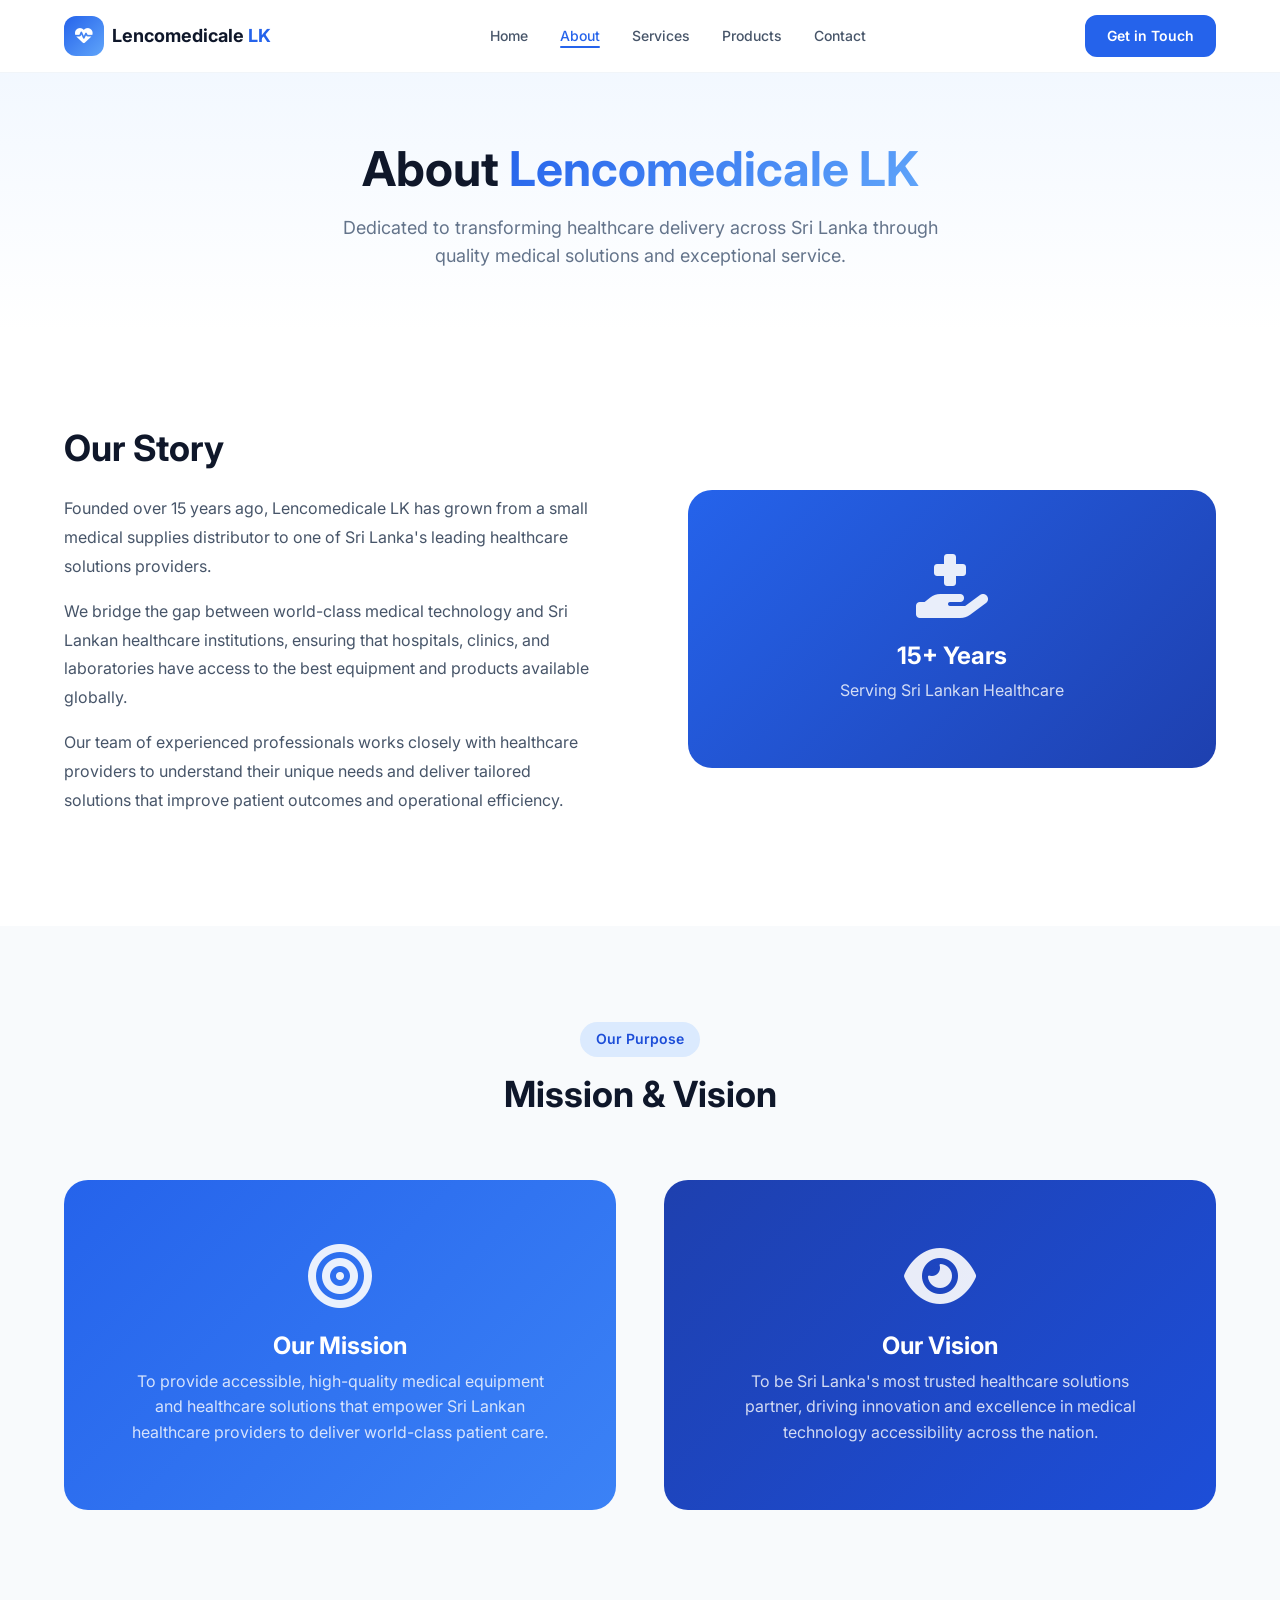
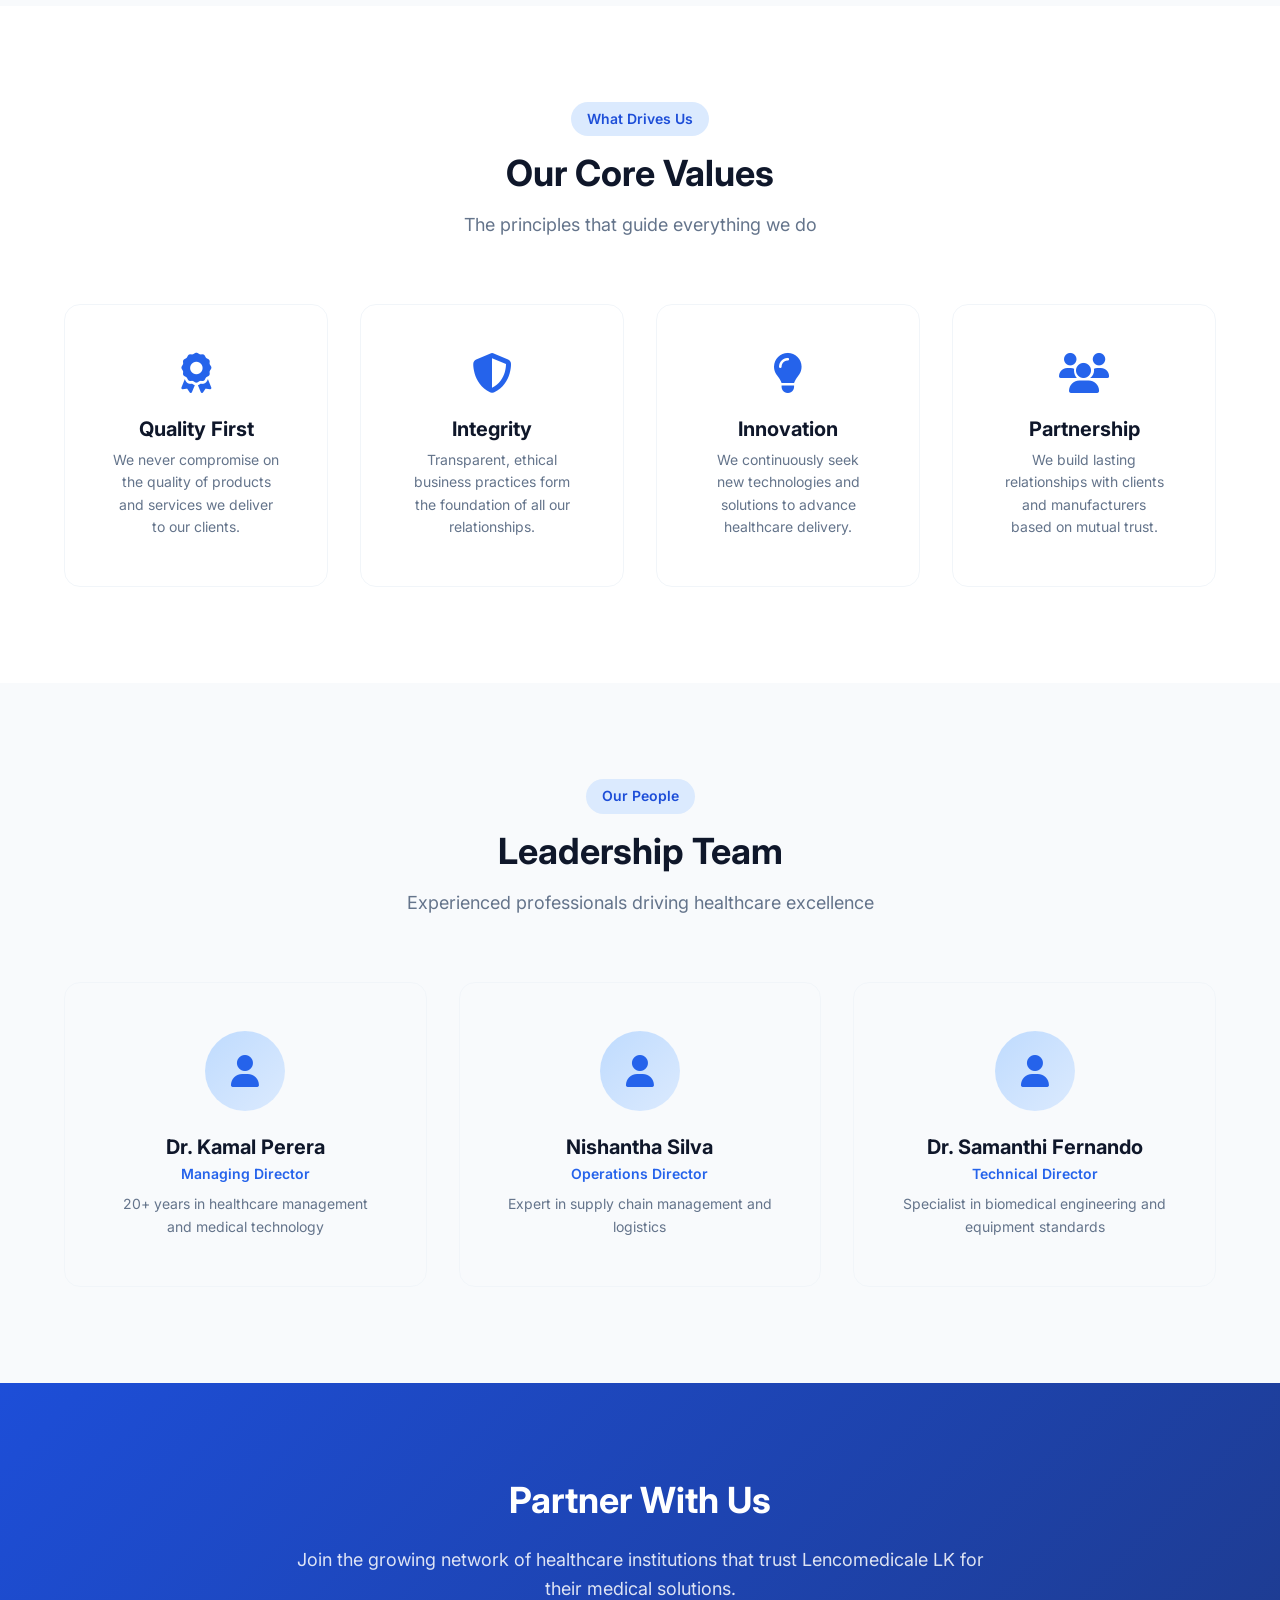
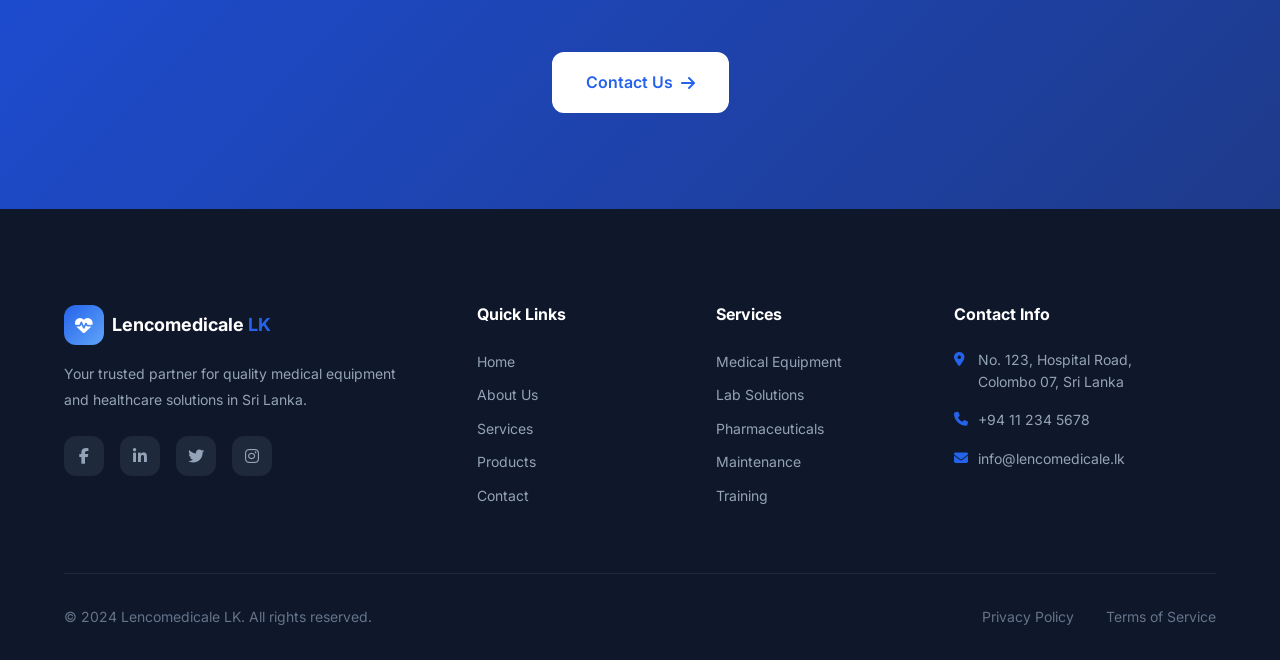
==== pages/about.html @ 3c1854cf "Initial commit: Lencomedicale LK website - Home page with hero, services overview, stats, and CTA se" ====
<!DOCTYPE html>
<html lang="en">
<head>
    <meta charset="UTF-8">
    <meta name="viewport" content="width=device-width, initial-scale=1.0">
    <title>About Us - Lencomedicale LK</title>
    <meta name="description" content="Learn about Lencomedicale LK - Sri Lanka's trusted partner for medical equipment and healthcare solutions.">
    <link rel="stylesheet" href="../css/styles.css">
    <link rel="preconnect" href="https://fonts.googleapis.com">
    <link rel="preconnect" href="https://fonts.gstatic.com" crossorigin>
    <link href="https://fonts.googleapis.com/css2?family=Inter:wght@300;400;500;600;700;800&display=swap" rel="stylesheet">
    <link rel="stylesheet" href="https://cdnjs.cloudflare.com/ajax/libs/font-awesome/6.5.0/css/all.min.css">
</head>
<body>
    <!-- Header -->
    <header class="header" id="header">
        <div class="container">
            <nav class="nav">
                <a href="../index.html" class="logo">
                    <div class="logo-icon">
                        <i class="fas fa-heartbeat"></i>
                    </div>
                    <span class="logo-text">Lencomedicale <span class="logo-accent">LK</span></span>
                </a>
                <ul class="nav-links" id="navLinks">
                    <li><a href="../index.html">Home</a></li>
                    <li><a href="about.html" class="active">About</a></li>
                    <li><a href="services.html">Services</a></li>
                    <li><a href="products.html">Products</a></li>
                    <li><a href="contact.html">Contact</a></li>
                </ul>
                <a href="contact.html" class="btn btn-primary nav-cta">Get in Touch</a>
                <button class="mobile-toggle" id="mobileToggle" aria-label="Toggle menu">
                    <span></span>
                    <span></span>
                    <span></span>
                </button>
            </nav>
        </div>
    </header>

    <!-- Page Header -->
    <section class="page-header">
        <div class="container">
            <h1>About <span class="text-gradient">Lencomedicale LK</span></h1>
            <p>Dedicated to transforming healthcare delivery across Sri Lanka through quality medical solutions and exceptional service.</p>
        </div>
    </section>

    <!-- About Intro -->
    <section class="section">
        <div class="container">
            <div class="about-intro">
                <div class="about-text">
                    <h2>Our Story</h2>
                    <p>Founded over 15 years ago, Lencomedicale LK has grown from a small medical supplies distributor to one of Sri Lanka's leading healthcare solutions providers.</p>
                    <p>We bridge the gap between world-class medical technology and Sri Lankan healthcare institutions, ensuring that hospitals, clinics, and laboratories have access to the best equipment and products available globally.</p>
                    <p>Our team of experienced professionals works closely with healthcare providers to understand their unique needs and deliver tailored solutions that improve patient outcomes and operational efficiency.</p>
                </div>
                <div class="about-visual">
                    <i class="fas fa-hand-holding-medical"></i>
                    <h3>15+ Years</h3>
                    <p>Serving Sri Lankan Healthcare</p>
                </div>
            </div>
        </div>
    </section>

    <!-- Mission & Vision -->
    <section class="section" style="background: var(--gray-50);">
        <div class="container">
            <div class="section-header">
                <span class="section-badge">Our Purpose</span>
                <h2>Mission & Vision</h2>
            </div>
            <div class="about-intro" style="gap: var(--spacing-2xl);">
                <div class="about-visual" style="background: linear-gradient(135deg, var(--blue-600), var(--blue-500));">
                    <i class="fas fa-bullseye"></i>
                    <h3>Our Mission</h3>
                    <p>To provide accessible, high-quality medical equipment and healthcare solutions that empower Sri Lankan healthcare providers to deliver world-class patient care.</p>
                </div>
                <div class="about-visual" style="background: linear-gradient(135deg, var(--blue-800), var(--blue-700));">
                    <i class="fas fa-eye"></i>
                    <h3>Our Vision</h3>
                    <p>To be Sri Lanka's most trusted healthcare solutions partner, driving innovation and excellence in medical technology accessibility across the nation.</p>
                </div>
            </div>
        </div>
    </section>

    <!-- Values -->
    <section class="section">
        <div class="container">
            <div class="section-header">
                <span class="section-badge">What Drives Us</span>
                <h2>Our Core Values</h2>
                <p>The principles that guide everything we do</p>
            </div>
            <div class="values-grid">
                <div class="value-card">
                    <i class="fas fa-award"></i>
                    <h3>Quality First</h3>
                    <p>We never compromise on the quality of products and services we deliver to our clients.</p>
                </div>
                <div class="value-card">
                    <i class="fas fa-shield-alt"></i>
                    <h3>Integrity</h3>
                    <p>Transparent, ethical business practices form the foundation of all our relationships.</p>
                </div>
                <div class="value-card">
                    <i class="fas fa-lightbulb"></i>
                    <h3>Innovation</h3>
                    <p>We continuously seek new technologies and solutions to advance healthcare delivery.</p>
                </div>
                <div class="value-card">
                    <i class="fas fa-users"></i>
                    <h3>Partnership</h3>
                    <p>We build lasting relationships with clients and manufacturers based on mutual trust.</p>
                </div>
            </div>
        </div>
    </section>

    <!-- Team -->
    <section class="section" style="background: var(--gray-50);">
        <div class="container">
            <div class="section-header">
                <span class="section-badge">Our People</span>
                <h2>Leadership Team</h2>
                <p>Experienced professionals driving healthcare excellence</p>
            </div>
            <div class="team-grid">
                <div class="team-card">
                    <div class="team-avatar">
                        <i class="fas fa-user"></i>
                    </div>
                    <h3>Dr. Kamal Perera</h3>
                    <p class="team-role">Managing Director</p>
                    <p>20+ years in healthcare management and medical technology</p>
                </div>
                <div class="team-card">
                    <div class="team-avatar">
                        <i class="fas fa-user"></i>
                    </div>
                    <h3>Nishantha Silva</h3>
                    <p class="team-role">Operations Director</p>
                    <p>Expert in supply chain management and logistics</p>
                </div>
                <div class="team-card">
                    <div class="team-avatar">
                        <i class="fas fa-user"></i>
                    </div>
                    <h3>Dr. Samanthi Fernando</h3>
                    <p class="team-role">Technical Director</p>
                    <p>Specialist in biomedical engineering and equipment standards</p>
                </div>
            </div>
        </div>
    </section>

    <!-- CTA -->
    <section class="section cta-section">
        <div class="container">
            <div class="cta-content">
                <h2>Partner With Us</h2>
                <p>Join the growing network of healthcare institutions that trust Lencomedicale LK for their medical solutions.</p>
                <div class="cta-actions">
                    <a href="contact.html" class="btn btn-white btn-lg">
                        Contact Us <i class="fas fa-arrow-right"></i>
                    </a>
                </div>
            </div>
        </div>
    </section>

    <!-- Footer -->
    <footer class="footer">
        <div class="container">
            <div class="footer-grid">
                <div class="footer-brand">
                    <a href="../index.html" class="logo">
                        <div class="logo-icon">
                            <i class="fas fa-heartbeat"></i>
                        </div>
                        <span class="logo-text">Lencomedicale <span class="logo-accent">LK</span></span>
                    </a>
                    <p>Your trusted partner for quality medical equipment and healthcare solutions in Sri Lanka.</p>
                    <div class="footer-social">
                        <a href="#" aria-label="Facebook"><i class="fab fa-facebook-f"></i></a>
                        <a href="#" aria-label="LinkedIn"><i class="fab fa-linkedin-in"></i></a>
                        <a href="#" aria-label="Twitter"><i class="fab fa-twitter"></i></a>
                        <a href="#" aria-label="Instagram"><i class="fab fa-instagram"></i></a>
                    </div>
                </div>
                <div class="footer-links">
                    <h4>Quick Links</h4>
                    <ul>
                        <li><a href="../index.html">Home</a></li>
                        <li><a href="about.html">About Us</a></li>
                        <li><a href="services.html">Services</a></li>
                        <li><a href="products.html">Products</a></li>
                        <li><a href="contact.html">Contact</a></li>
                    </ul>
                </div>
                <div class="footer-links">
                    <h4>Services</h4>
                    <ul>
                        <li><a href="services.html">Medical Equipment</a></li>
                        <li><a href="services.html">Lab Solutions</a></li>
                        <li><a href="services.html">Pharmaceuticals</a></li>
                        <li><a href="services.html">Maintenance</a></li>
                        <li><a href="services.html">Training</a></li>
                    </ul>
                </div>
                <div class="footer-contact">
                    <h4>Contact Info</h4>
                    <ul>
                        <li>
                            <i class="fas fa-map-marker-alt"></i>
                            <span>No. 123, Hospital Road,<br>Colombo 07, Sri Lanka</span>
                        </li>
                        <li>
                            <i class="fas fa-phone"></i>
                            <span>+94 11 234 5678</span>
                        </li>
                        <li>
                            <i class="fas fa-envelope"></i>
                            <span>info@lencomedicale.lk</span>
                        </li>
                    </ul>
                </div>
            </div>
            <div class="footer-bottom">
                <p>&copy; 2024 Lencomedicale LK. All rights reserved.</p>
                <div class="footer-bottom-links">
                    <a href="#">Privacy Policy</a>
                    <a href="#">Terms of Service</a>
                </div>
            </div>
        </div>
    </footer>

    <script src="../js/main.js"></script>
</body>
</html>
---- css/styles.css ----
/* ===== CSS Variables / Design Tokens ===== */
:root {
    /* Blue Color Palette */
    --blue-50: #eff6ff;
    --blue-100: #dbeafe;
    --blue-200: #bfdbfe;
    --blue-300: #93c5fd;
    --blue-400: #60a5fa;
    --blue-500: #3b82f6;
    --blue-600: #2563eb;
    --blue-700: #1d4ed8;
    --blue-800: #1e40af;
    --blue-900: #1e3a8a;
    --blue-950: #172554;

    /* Primary Colors */
    --primary: #2563eb;
    --primary-light: #3b82f6;
    --primary-dark: #1d4ed8;
    --primary-darker: #1e40af;

    /* Neutral Colors */
    --gray-50: #f8fafc;
    --gray-100: #f1f5f9;
    --gray-200: #e2e8f0;
    --gray-300: #cbd5e1;
    --gray-400: #94a3b8;
    --gray-500: #64748b;
    --gray-600: #475569;
    --gray-700: #334155;
    --gray-800: #1e293b;
    --gray-900: #0f172a;

    /* Functional Colors */
    --success: #10b981;
    --warning: #f59e0b;
    --error: #ef4444;

    /* Typography */
    --font-family: 'Inter', -apple-system, BlinkMacSystemFont, 'Segoe UI', sans-serif;
    --font-size-xs: 0.75rem;
    --font-size-sm: 0.875rem;
    --font-size-base: 1rem;
    --font-size-lg: 1.125rem;
    --font-size-xl: 1.25rem;
    --font-size-2xl: 1.5rem;
    --font-size-3xl: 1.875rem;
    --font-size-4xl: 2.25rem;
    --font-size-5xl: 3rem;
    --font-size-6xl: 3.75rem;

    /* Spacing */
    --spacing-xs: 0.25rem;
    --spacing-sm: 0.5rem;
    --spacing-md: 1rem;
    --spacing-lg: 1.5rem;
    --spacing-xl: 2rem;
    --spacing-2xl: 3rem;
    --spacing-3xl: 4rem;
    --spacing-4xl: 6rem;

    /* Border Radius */
    --radius-sm: 0.375rem;
    --radius-md: 0.5rem;
    --radius-lg: 0.75rem;
    --radius-xl: 1rem;
    --radius-2xl: 1.5rem;
    --radius-full: 9999px;

    /* Shadows */
    --shadow-sm: 0 1px 2px 0 rgba(0, 0, 0, 0.05);
    --shadow-md: 0 4px 6px -1px rgba(0, 0, 0, 0.1), 0 2px 4px -2px rgba(0, 0, 0, 0.1);
    --shadow-lg: 0 10px 15px -3px rgba(0, 0, 0, 0.1), 0 4px 6px -4px rgba(0, 0, 0, 0.1);
    --shadow-xl: 0 20px 25px -5px rgba(0, 0, 0, 0.1), 0 8px 10px -6px rgba(0, 0, 0, 0.1);
    --shadow-2xl: 0 25px 50px -12px rgba(0, 0, 0, 0.25);

    /* Transitions */
    --transition-fast: 150ms ease;
    --transition-base: 250ms ease;
    --transition-slow: 350ms ease;
}

/* ===== Reset & Base ===== */
*,
*::before,
*::after {
    margin: 0;
    padding: 0;
    box-sizing: border-box;
}

html {
    scroll-behavior: smooth;
    -webkit-font-smoothing: antialiased;
    -moz-osx-font-smoothing: grayscale;
}

body {
    font-family: var(--font-family);
    font-size: var(--font-size-base);
    line-height: 1.6;
    color: var(--gray-800);
    background-color: #ffffff;
    overflow-x: hidden;
}

img {
    max-width: 100%;
    height: auto;
    display: block;
}

a {
    text-decoration: none;
    color: inherit;
    transition: color var(--transition-fast);
}

ul {
    list-style: none;
}

/* ===== Container ===== */
.container {
    max-width: 1200px;
    margin: 0 auto;
    padding: 0 var(--spacing-lg);
}

/* ===== Typography ===== */
h1, h2, h3, h4, h5, h6 {
    font-weight: 700;
    line-height: 1.2;
    color: var(--gray-900);
}

h1 { font-size: var(--font-size-5xl); }
h2 { font-size: var(--font-size-4xl); }
h3 { font-size: var(--font-size-xl); }

.text-gradient {
    background: linear-gradient(135deg, var(--blue-600), var(--blue-400));
    -webkit-background-clip: text;
    -webkit-text-fill-color: transparent;
    background-clip: text;
}

/* ===== Buttons ===== */
.btn {
    display: inline-flex;
    align-items: center;
    gap: var(--spacing-sm);
    padding: 0.75rem 1.5rem;
    font-size: var(--font-size-sm);
    font-weight: 600;
    border-radius: var(--radius-lg);
    border: 2px solid transparent;
    cursor: pointer;
    transition: all var(--transition-base);
    white-space: nowrap;
}

.btn-lg {
    padding: 1rem 2rem;
    font-size: var(--font-size-base);
}

.btn-primary {
    background: var(--primary);
    color: #ffffff;
    border-color: var(--primary);
}

.btn-primary:hover {
    background: var(--primary-dark);
    border-color: var(--primary-dark);
    transform: translateY(-2px);
    box-shadow: var(--shadow-lg);
}

.btn-outline {
    background: transparent;
    color: var(--primary);
    border-color: var(--blue-200);
}

.btn-outline:hover {
    background: var(--blue-50);
    border-color: var(--primary);
    transform: translateY(-2px);
}

.btn-white {
    background: #ffffff;
    color: var(--primary);
    border-color: #ffffff;
}

.btn-white:hover {
    background: var(--blue-50);
    transform: translateY(-2px);
    box-shadow: var(--shadow-lg);
}

.btn-outline-white {
    background: transparent;
    color: #ffffff;
    border-color: rgba(255, 255, 255, 0.4);
}

.btn-outline-white:hover {
    background: rgba(255, 255, 255, 0.1);
    border-color: #ffffff;
}

/* ===== Header ===== */
.header {
    position: fixed;
    top: 0;
    left: 0;
    right: 0;
    z-index: 1000;
    background: rgba(255, 255, 255, 0.95);
    backdrop-filter: blur(20px);
    border-bottom: 1px solid var(--gray-100);
    transition: all var(--transition-base);
}

.header.scrolled {
    box-shadow: var(--shadow-md);
}

.nav {
    display: flex;
    align-items: center;
    justify-content: space-between;
    height: 72px;
}

.logo {
    display: flex;
    align-items: center;
    gap: var(--spacing-sm);
}

.logo-icon {
    width: 40px;
    height: 40px;
    background: linear-gradient(135deg, var(--blue-600), var(--blue-400));
    border-radius: var(--radius-lg);
    display: flex;
    align-items: center;
    justify-content: center;
    color: #ffffff;
    font-size: 1.1rem;
}

.logo-text {
    font-size: var(--font-size-lg);
    font-weight: 700;
    color: var(--gray-900);
}

.logo-accent {
    color: var(--primary);
}

.nav-links {
    display: flex;
    align-items: center;
    gap: var(--spacing-xl);
}

.nav-links a {
    font-size: var(--font-size-sm);
    font-weight: 500;
    color: var(--gray-600);
    transition: color var(--transition-fast);
    position: relative;
}

.nav-links a:hover,
.nav-links a.active {
    color: var(--primary);
}

.nav-links a.active::after {
    content: '';
    position: absolute;
    bottom: -4px;
    left: 0;
    right: 0;
    height: 2px;
    background: var(--primary);
    border-radius: var(--radius-full);
}

.nav-cta {
    padding: 0.5rem 1.25rem;
}

.mobile-toggle {
    display: none;
    flex-direction: column;
    gap: 5px;
    background: none;
    border: none;
    cursor: pointer;
    padding: 4px;
}

.mobile-toggle span {
    width: 24px;
    height: 2px;
    background: var(--gray-800);
    border-radius: var(--radius-full);
    transition: all var(--transition-base);
}

/* ===== Hero Section ===== */
.hero {
    padding: 160px 0 100px;
    position: relative;
    overflow: hidden;
    background: linear-gradient(180deg, var(--blue-50) 0%, #ffffff 100%);
}

.hero-bg {
    position: absolute;
    inset: 0;
    pointer-events: none;
}

.hero-shape {
    position: absolute;
    border-radius: 50%;
    opacity: 0.5;
}

.hero-shape-1 {
    width: 600px;
    height: 600px;
    background: radial-gradient(circle, var(--blue-100) 0%, transparent 70%);
    top: -200px;
    right: -100px;
}

.hero-shape-2 {
    width: 400px;
    height: 400px;
    background: radial-gradient(circle, var(--blue-200) 0%, transparent 70%);
    bottom: -100px;
    left: -100px;
}

.hero-shape-3 {
    width: 300px;
    height: 300px;
    background: radial-gradient(circle, var(--blue-100) 0%, transparent 70%);
    top: 50%;
    left: 50%;
    transform: translate(-50%, -50%);
}

.hero-content {
    display: grid;
    grid-template-columns: 1fr 1fr;
    gap: var(--spacing-4xl);
    align-items: center;
}

.hero-badge {
    display: inline-flex;
    align-items: center;
    gap: var(--spacing-sm);
    background: var(--blue-100);
    color: var(--blue-700);
    padding: 0.5rem 1rem;
    border-radius: var(--radius-full);
    font-size: var(--font-size-sm);
    font-weight: 600;
    margin-bottom: var(--spacing-lg);
}

.hero-text h1 {
    margin-bottom: var(--spacing-lg);
    font-size: var(--font-size-5xl);
    letter-spacing: -0.02em;
}

.hero-description {
    font-size: var(--font-size-lg);
    color: var(--gray-600);
    margin-bottom: var(--spacing-2xl);
    max-width: 540px;
}

.hero-actions {
    display: flex;
    gap: var(--spacing-md);
    margin-bottom: var(--spacing-3xl);
}

.hero-stats {
    display: flex;
    gap: var(--spacing-3xl);
}

.stat {
    display: flex;
    flex-direction: column;
}

.stat-number {
    font-size: var(--font-size-3xl);
    font-weight: 800;
    color: var(--primary);
}

.stat-label {
    font-size: var(--font-size-sm);
    color: var(--gray-500);
    font-weight: 500;
}

.hero-visual {
    display: grid;
    grid-template-columns: 1fr 1fr;
    gap: var(--spacing-lg);
}

.hero-card {
    background: #ffffff;
    border: 1px solid var(--gray-100);
    border-radius: var(--radius-xl);
    padding: var(--spacing-xl);
    transition: all var(--transition-base);
    box-shadow: var(--shadow-sm);
}

.hero-card:hover {
    transform: translateY(-4px);
    box-shadow: var(--shadow-xl);
    border-color: var(--blue-200);
}

.hero-card:nth-child(2),
.hero-card:nth-child(4) {
    margin-top: var(--spacing-xl);
}

.hero-card-icon {
    width: 48px;
    height: 48px;
    background: linear-gradient(135deg, var(--blue-100), var(--blue-50));
    border-radius: var(--radius-lg);
    display: flex;
    align-items: center;
    justify-content: center;
    color: var(--primary);
    font-size: 1.25rem;
    margin-bottom: var(--spacing-md);
}

.hero-card h3 {
    font-size: var(--font-size-base);
    margin-bottom: var(--spacing-xs);
}

.hero-card p {
    font-size: var(--font-size-sm);
    color: var(--gray-500);
}

/* ===== Sections ===== */
.section {
    padding: var(--spacing-4xl) 0;
}

.section-header {
    text-align: center;
    max-width: 640px;
    margin: 0 auto var(--spacing-3xl);
}

.section-badge {
    display: inline-block;
    background: var(--blue-100);
    color: var(--blue-700);
    padding: 0.375rem 1rem;
    border-radius: var(--radius-full);
    font-size: var(--font-size-sm);
    font-weight: 600;
    margin-bottom: var(--spacing-md);
}

.section-header h2 {
    margin-bottom: var(--spacing-md);
}

.section-header p {
    color: var(--gray-500);
    font-size: var(--font-size-lg);
}

/* ===== Services Grid ===== */
.services-section {
    background: var(--gray-50);
}

.services-grid {
    display: grid;
    grid-template-columns: repeat(3, 1fr);
    gap: var(--spacing-xl);
}

.service-card {
    background: #ffffff;
    border: 1px solid var(--gray-100);
    border-radius: var(--radius-xl);
    padding: var(--spacing-2xl);
    transition: all var(--transition-base);
}

.service-card:hover {
    transform: translateY(-4px);
    box-shadow: var(--shadow-xl);
    border-color: var(--blue-200);
}

.service-icon {
    width: 56px;
    height: 56px;
    background: linear-gradient(135deg, var(--blue-600), var(--blue-400));
    border-radius: var(--radius-lg);
    display: flex;
    align-items: center;
    justify-content: center;
    color: #ffffff;
    font-size: 1.4rem;
    margin-bottom: var(--spacing-lg);
}

.service-card h3 {
    margin-bottom: var(--spacing-sm);
}

.service-card p {
    color: var(--gray-500);
    font-size: var(--font-size-sm);
    margin-bottom: var(--spacing-lg);
    line-height: 1.7;
}

.service-link {
    display: inline-flex;
    align-items: center;
    gap: var(--spacing-sm);
    color: var(--primary);
    font-weight: 600;
    font-size: var(--font-size-sm);
}

.service-link:hover {
    gap: var(--spacing-md);
}

/* ===== Why Section ===== */
.why-grid {
    display: grid;
    grid-template-columns: 1fr 1fr;
    gap: var(--spacing-4xl);
    align-items: center;
}

.why-content .section-badge {
    margin-bottom: var(--spacing-md);
}

.why-content h2 {
    margin-bottom: var(--spacing-lg);
}

.why-content > p {
    color: var(--gray-500);
    font-size: var(--font-size-lg);
    margin-bottom: var(--spacing-2xl);
}

.why-list {
    display: flex;
    flex-direction: column;
    gap: var(--spacing-lg);
}

.why-list li {
    display: flex;
    align-items: flex-start;
    gap: var(--spacing-md);
}

.why-list li > i {
    color: var(--primary);
    font-size: 1.25rem;
    margin-top: 2px;
}

.why-list li strong {
    display: block;
    margin-bottom: 2px;
}

.why-list li p {
    font-size: var(--font-size-sm);
    color: var(--gray-500);
}

.why-visual {
    display: grid;
    grid-template-columns: 1fr 1fr;
    gap: var(--spacing-lg);
}

.why-card {
    background: linear-gradient(135deg, var(--blue-600), var(--blue-700));
    border-radius: var(--radius-xl);
    padding: var(--spacing-2xl);
    color: #ffffff;
    text-align: center;
}

.why-card:first-child {
    grid-column: span 2;
    background: linear-gradient(135deg, var(--blue-700), var(--blue-900));
}

.why-card-number {
    font-size: var(--font-size-4xl);
    font-weight: 800;
    margin-bottom: var(--spacing-xs);
}

.why-card-text {
    font-size: var(--font-size-sm);
    opacity: 0.8;
}

/* ===== Partners Section ===== */
.partners-section {
    background: var(--gray-50);
}

.partners-grid {
    display: grid;
    grid-template-columns: repeat(6, 1fr);
    gap: var(--spacing-lg);
}

.partner-card {
    background: #ffffff;
    border: 1px solid var(--gray-100);
    border-radius: var(--radius-xl);
    padding: var(--spacing-xl);
    text-align: center;
    transition: all var(--transition-base);
}

.partner-card:hover {
    transform: translateY(-4px);
    box-shadow: var(--shadow-lg);
    border-color: var(--blue-200);
}

.partner-card i {
    font-size: 2rem;
    color: var(--primary);
    margin-bottom: var(--spacing-md);
    display: block;
}

.partner-card span {
    font-size: var(--font-size-sm);
    font-weight: 500;
    color: var(--gray-600);
}

/* ===== CTA Section ===== */
.cta-section {
    background: linear-gradient(135deg, var(--blue-700), var(--blue-900));
    color: #ffffff;
}

.cta-content {
    text-align: center;
    max-width: 700px;
    margin: 0 auto;
}

.cta-content h2 {
    color: #ffffff;
    margin-bottom: var(--spacing-lg);
}

.cta-content p {
    font-size: var(--font-size-lg);
    opacity: 0.85;
    margin-bottom: var(--spacing-2xl);
}

.cta-actions {
    display: flex;
    justify-content: center;
    gap: var(--spacing-md);
    flex-wrap: wrap;
}

/* ===== Footer ===== */
.footer {
    background: var(--gray-900);
    color: var(--gray-300);
    padding: var(--spacing-4xl) 0 var(--spacing-xl);
}

.footer-grid {
    display: grid;
    grid-template-columns: 2fr 1fr 1fr 1.5fr;
    gap: var(--spacing-3xl);
    margin-bottom: var(--spacing-3xl);
}

.footer-brand p {
    margin-top: var(--spacing-md);
    font-size: var(--font-size-sm);
    line-height: 1.8;
    color: var(--gray-400);
}

.footer-brand .logo-text {
    color: #ffffff;
}

.footer-social {
    display: flex;
    gap: var(--spacing-md);
    margin-top: var(--spacing-lg);
}

.footer-social a {
    width: 40px;
    height: 40px;
    background: var(--gray-800);
    border-radius: var(--radius-lg);
    display: flex;
    align-items: center;
    justify-content: center;
    color: var(--gray-400);
    transition: all var(--transition-fast);
}

.footer-social a:hover {
    background: var(--primary);
    color: #ffffff;
}

.footer-links h4,
.footer-contact h4 {
    color: #ffffff;
    font-size: var(--font-size-base);
    margin-bottom: var(--spacing-lg);
}

.footer-links ul {
    display: flex;
    flex-direction: column;
    gap: var(--spacing-sm);
}

.footer-links a {
    font-size: var(--font-size-sm);
    color: var(--gray-400);
    transition: color var(--transition-fast);
}

.footer-links a:hover {
    color: var(--blue-400);
}

.footer-contact ul {
    display: flex;
    flex-direction: column;
    gap: var(--spacing-md);
}

.footer-contact li {
    display: flex;
    align-items: flex-start;
    gap: var(--spacing-sm);
    font-size: var(--font-size-sm);
    color: var(--gray-400);
}

.footer-contact li i {
    color: var(--primary);
    margin-top: 3px;
    width: 16px;
}

.footer-bottom {
    display: flex;
    justify-content: space-between;
    align-items: center;
    padding-top: var(--spacing-xl);
    border-top: 1px solid var(--gray-800);
}

.footer-bottom p {
    font-size: var(--font-size-sm);
    color: var(--gray-500);
}

.footer-bottom-links {
    display: flex;
    gap: var(--spacing-xl);
}

.footer-bottom-links a {
    font-size: var(--font-size-sm);
    color: var(--gray-500);
}

.footer-bottom-links a:hover {
    color: var(--blue-400);
}

/* ===== Page Header (for sub-pages) ===== */
.page-header {
    padding: 140px 0 60px;
    background: linear-gradient(180deg, var(--blue-50) 0%, #ffffff 100%);
    text-align: center;
}

.page-header h1 {
    margin-bottom: var(--spacing-md);
}

.page-header p {
    font-size: var(--font-size-lg);
    color: var(--gray-500);
    max-width: 600px;
    margin: 0 auto;
}

/* ===== About Page ===== */
.about-intro {
    display: grid;
    grid-template-columns: 1fr 1fr;
    gap: var(--spacing-4xl);
    align-items: center;
}

.about-text h2 {
    margin-bottom: var(--spacing-lg);
}

.about-text p {
    color: var(--gray-600);
    margin-bottom: var(--spacing-md);
    line-height: 1.8;
}

.about-visual {
    background: linear-gradient(135deg, var(--blue-600), var(--blue-800));
    border-radius: var(--radius-2xl);
    padding: var(--spacing-3xl);
    color: #ffffff;
    text-align: center;
}

.about-visual i {
    font-size: 4rem;
    margin-bottom: var(--spacing-lg);
    opacity: 0.9;
}

.about-visual h3 {
    color: #ffffff;
    font-size: var(--font-size-2xl);
    margin-bottom: var(--spacing-sm);
}

.about-visual p {
    opacity: 0.8;
}

/* Values */
.values-grid {
    display: grid;
    grid-template-columns: repeat(4, 1fr);
    gap: var(--spacing-xl);
}

.value-card {
    text-align: center;
    padding: var(--spacing-2xl);
    border: 1px solid var(--gray-100);
    border-radius: var(--radius-xl);
    transition: all var(--transition-base);
}

.value-card:hover {
    transform: translateY(-4px);
    box-shadow: var(--shadow-lg);
    border-color: var(--blue-200);
}

.value-card i {
    font-size: 2.5rem;
    color: var(--primary);
    margin-bottom: var(--spacing-lg);
}

.value-card h3 {
    margin-bottom: var(--spacing-sm);
}

.value-card p {
    font-size: var(--font-size-sm);
    color: var(--gray-500);
}

/* Team */
.team-grid {
    display: grid;
    grid-template-columns: repeat(3, 1fr);
    gap: var(--spacing-xl);
}

.team-card {
    text-align: center;
    padding: var(--spacing-2xl);
    border: 1px solid var(--gray-100);
    border-radius: var(--radius-xl);
    transition: all var(--transition-base);
}

.team-card:hover {
    transform: translateY(-4px);
    box-shadow: var(--shadow-lg);
}

.team-avatar {
    width: 80px;
    height: 80px;
    background: linear-gradient(135deg, var(--blue-200), var(--blue-100));
    border-radius: 50%;
    display: flex;
    align-items: center;
    justify-content: center;
    margin: 0 auto var(--spacing-lg);
    font-size: 2rem;
    color: var(--primary);
}

.team-card h3 {
    margin-bottom: var(--spacing-xs);
}

.team-card .team-role {
    color: var(--primary);
    font-size: var(--font-size-sm);
    font-weight: 600;
    margin-bottom: var(--spacing-sm);
}

.team-card p {
    font-size: var(--font-size-sm);
    color: var(--gray-500);
}

/* ===== Products Page ===== */
.products-filter {
    display: flex;
    justify-content: center;
    gap: var(--spacing-sm);
    margin-bottom: var(--spacing-2xl);
    flex-wrap: wrap;
}

.filter-btn {
    padding: 0.5rem 1.25rem;
    border: 1px solid var(--gray-200);
    border-radius: var(--radius-full);
    font-size: var(--font-size-sm);
    font-weight: 500;
    color: var(--gray-600);
    background: #ffffff;
    cursor: pointer;
    transition: all var(--transition-fast);
}

.filter-btn:hover,
.filter-btn.active {
    background: var(--primary);
    color: #ffffff;
    border-color: var(--primary);
}

.products-grid {
    display: grid;
    grid-template-columns: repeat(3, 1fr);
    gap: var(--spacing-xl);
}

.product-card {
    border: 1px solid var(--gray-100);
    border-radius: var(--radius-xl);
    overflow: hidden;
    transition: all var(--transition-base);
}

.product-card:hover {
    transform: translateY(-4px);
    box-shadow: var(--shadow-xl);
    border-color: var(--blue-200);
}

.product-image {
    height: 200px;
    background: linear-gradient(135deg, var(--blue-50), var(--blue-100));
    display: flex;
    align-items: center;
    justify-content: center;
    font-size: 3rem;
    color: var(--primary);
}

.product-info {
    padding: var(--spacing-xl);
}

.product-category {
    font-size: var(--font-size-xs);
    font-weight: 600;
    color: var(--primary);
    text-transform: uppercase;
    letter-spacing: 0.5px;
    margin-bottom: var(--spacing-sm);
}

.product-info h3 {
    margin-bottom: var(--spacing-sm);
}

.product-info p {
    font-size: var(--font-size-sm);
    color: var(--gray-500);
    margin-bottom: var(--spacing-lg);
}

.product-info .btn {
    width: 100%;
    justify-content: center;
}

/* ===== Contact Page ===== */
.contact-grid {
    display: grid;
    grid-template-columns: 1fr 1.5fr;
    gap: var(--spacing-3xl);
}

.contact-info-cards {
    display: flex;
    flex-direction: column;
    gap: var(--spacing-lg);
}

.contact-info-card {
    background: var(--blue-50);
    border: 1px solid var(--blue-100);
    border-radius: var(--radius-xl);
    padding: var(--spacing-xl);
    display: flex;
    align-items: flex-start;
    gap: var(--spacing-md);
}

.contact-info-card i {
    width: 44px;
    height: 44px;
    background: var(--primary);
    border-radius: var(--radius-lg);
    display: flex;
    align-items: center;
    justify-content: center;
    color: #ffffff;
    font-size: 1rem;
    flex-shrink: 0;
}

.contact-info-card h4 {
    font-size: var(--font-size-base);
    margin-bottom: var(--spacing-xs);
}

.contact-info-card p {
    font-size: var(--font-size-sm);
    color: var(--gray-500);
}

.contact-form {
    background: #ffffff;
    border: 1px solid var(--gray-100);
    border-radius: var(--radius-xl);
    padding: var(--spacing-2xl);
    box-shadow: var(--shadow-md);
}

.contact-form h3 {
    margin-bottom: var(--spacing-xl);
}

.form-grid {
    display: grid;
    grid-template-columns: 1fr 1fr;
    gap: var(--spacing-lg);
}

.form-group {
    display: flex;
    flex-direction: column;
    gap: var(--spacing-sm);
}

.form-group.full-width {
    grid-column: span 2;
}

.form-group label {
    font-size: var(--font-size-sm);
    font-weight: 600;
    color: var(--gray-700);
}

.form-group input,
.form-group select,
.form-group textarea {
    padding: 0.75rem 1rem;
    border: 1px solid var(--gray-200);
    border-radius: var(--radius-md);
    font-family: var(--font-family);
    font-size: var(--font-size-sm);
    transition: all var(--transition-fast);
    outline: none;
}

.form-group input:focus,
.form-group select:focus,
.form-group textarea:focus {
    border-color: var(--primary);
    box-shadow: 0 0 0 3px var(--blue-100);
}

.form-group textarea {
    min-height: 120px;
    resize: vertical;
}

.form-submit {
    margin-top: var(--spacing-lg);
}

.form-submit .btn {
    width: 100%;
    justify-content: center;
}

/* ===== Map placeholder ===== */
.map-section {
    background: var(--gray-50);
}

.map-placeholder {
    background: linear-gradient(135deg, var(--blue-100), var(--blue-50));
    border-radius: var(--radius-xl);
    height: 300px;
    display: flex;
    align-items: center;
    justify-content: center;
    flex-direction: column;
    gap: var(--spacing-md);
    color: var(--gray-500);
}

.map-placeholder i {
    font-size: 3rem;
    color: var(--primary);
}

/* ===== Responsive Design ===== */
@media (max-width: 1024px) {
    .hero-content {
        grid-template-columns: 1fr;
        text-align: center;
    }

    .hero-description {
        margin-left: auto;
        margin-right: auto;
    }

    .hero-actions {
        justify-content: center;
    }

    .hero-stats {
        justify-content: center;
    }

    .hero-visual {
        max-width: 500px;
        margin: 0 auto;
    }

    .services-grid {
        grid-template-columns: repeat(2, 1fr);
    }

    .why-grid {
        grid-template-columns: 1fr;
        gap: var(--spacing-2xl);
    }

    .partners-grid {
        grid-template-columns: repeat(3, 1fr);
    }

    .footer-grid {
        grid-template-columns: 1fr 1fr;
        gap: var(--spacing-2xl);
    }

    .about-intro {
        grid-template-columns: 1fr;
    }

    .values-grid {
        grid-template-columns: repeat(2, 1fr);
    }

    .products-grid {
        grid-template-columns: repeat(2, 1fr);
    }

    .contact-grid {
        grid-template-columns: 1fr;
    }
}

@media (max-width: 768px) {
    h1 { font-size: var(--font-size-4xl); }
    h2 { font-size: var(--font-size-3xl); }

    .nav-links,
    .nav-cta {
        display: none;
    }

    .mobile-toggle {
        display: flex;
    }

    .nav-links.active {
        display: flex;
        flex-direction: column;
        position: absolute;
        top: 72px;
        left: 0;
        right: 0;
        background: #ffffff;
        padding: var(--spacing-xl);
        border-bottom: 1px solid var(--gray-100);
        box-shadow: var(--shadow-lg);
        gap: var(--spacing-lg);
    }

    .hero {
        padding: 120px 0 60px;
    }

    .hero-text h1 {
        font-size: var(--font-size-4xl);
    }

    .hero-actions {
        flex-direction: column;
        align-items: center;
    }

    .hero-stats {
        flex-wrap: wrap;
        gap: var(--spacing-xl);
    }

    .hero-visual {
        grid-template-columns: 1fr;
    }

    .hero-card:nth-child(2),
    .hero-card:nth-child(4) {
        margin-top: 0;
    }

    .services-grid {
        grid-template-columns: 1fr;
    }

    .partners-grid {
        grid-template-columns: repeat(2, 1fr);
    }

    .footer-grid {
        grid-template-columns: 1fr;
    }

    .footer-bottom {
        flex-direction: column;
        gap: var(--spacing-md);
        text-align: center;
    }

    .values-grid {
        grid-template-columns: 1fr;
    }

    .team-grid {
        grid-template-columns: 1fr;
    }

    .products-grid {
        grid-template-columns: 1fr;
    }

    .form-grid {
        grid-template-columns: 1fr;
    }

    .form-group.full-width {
        grid-column: span 1;
    }

    .cta-actions {
        flex-direction: column;
        align-items: center;
    }
}

@media (max-width: 480px) {
    .container {
        padding: 0 var(--spacing-md);
    }

    h1 { font-size: var(--font-size-3xl); }

    .hero-text h1 {
        font-size: var(--font-size-3xl);
    }

    .section {
        padding: var(--spacing-3xl) 0;
    }

    .partners-grid {
        grid-template-columns: 1fr 1fr;
    }
}

/* ===== Animations ===== */
@keyframes fadeInUp {
    from {
        opacity: 0;
        transform: translateY(20px);
    }
    to {
        opacity: 1;
        transform: translateY(0);
    }
}

.animate-in {
    animation: fadeInUp 0.6s ease forwards;
}

/* ===== Scrollbar ===== */
::-webkit-scrollbar {
    width: 8px;
}

::-webkit-scrollbar-track {
    background: var(--gray-100);
}

::-webkit-scrollbar-thumb {
    background: var(--blue-300);
    border-radius: var(--radius-full);
}

::-webkit-scrollbar-thumb:hover {
    background: var(--blue-500);
}
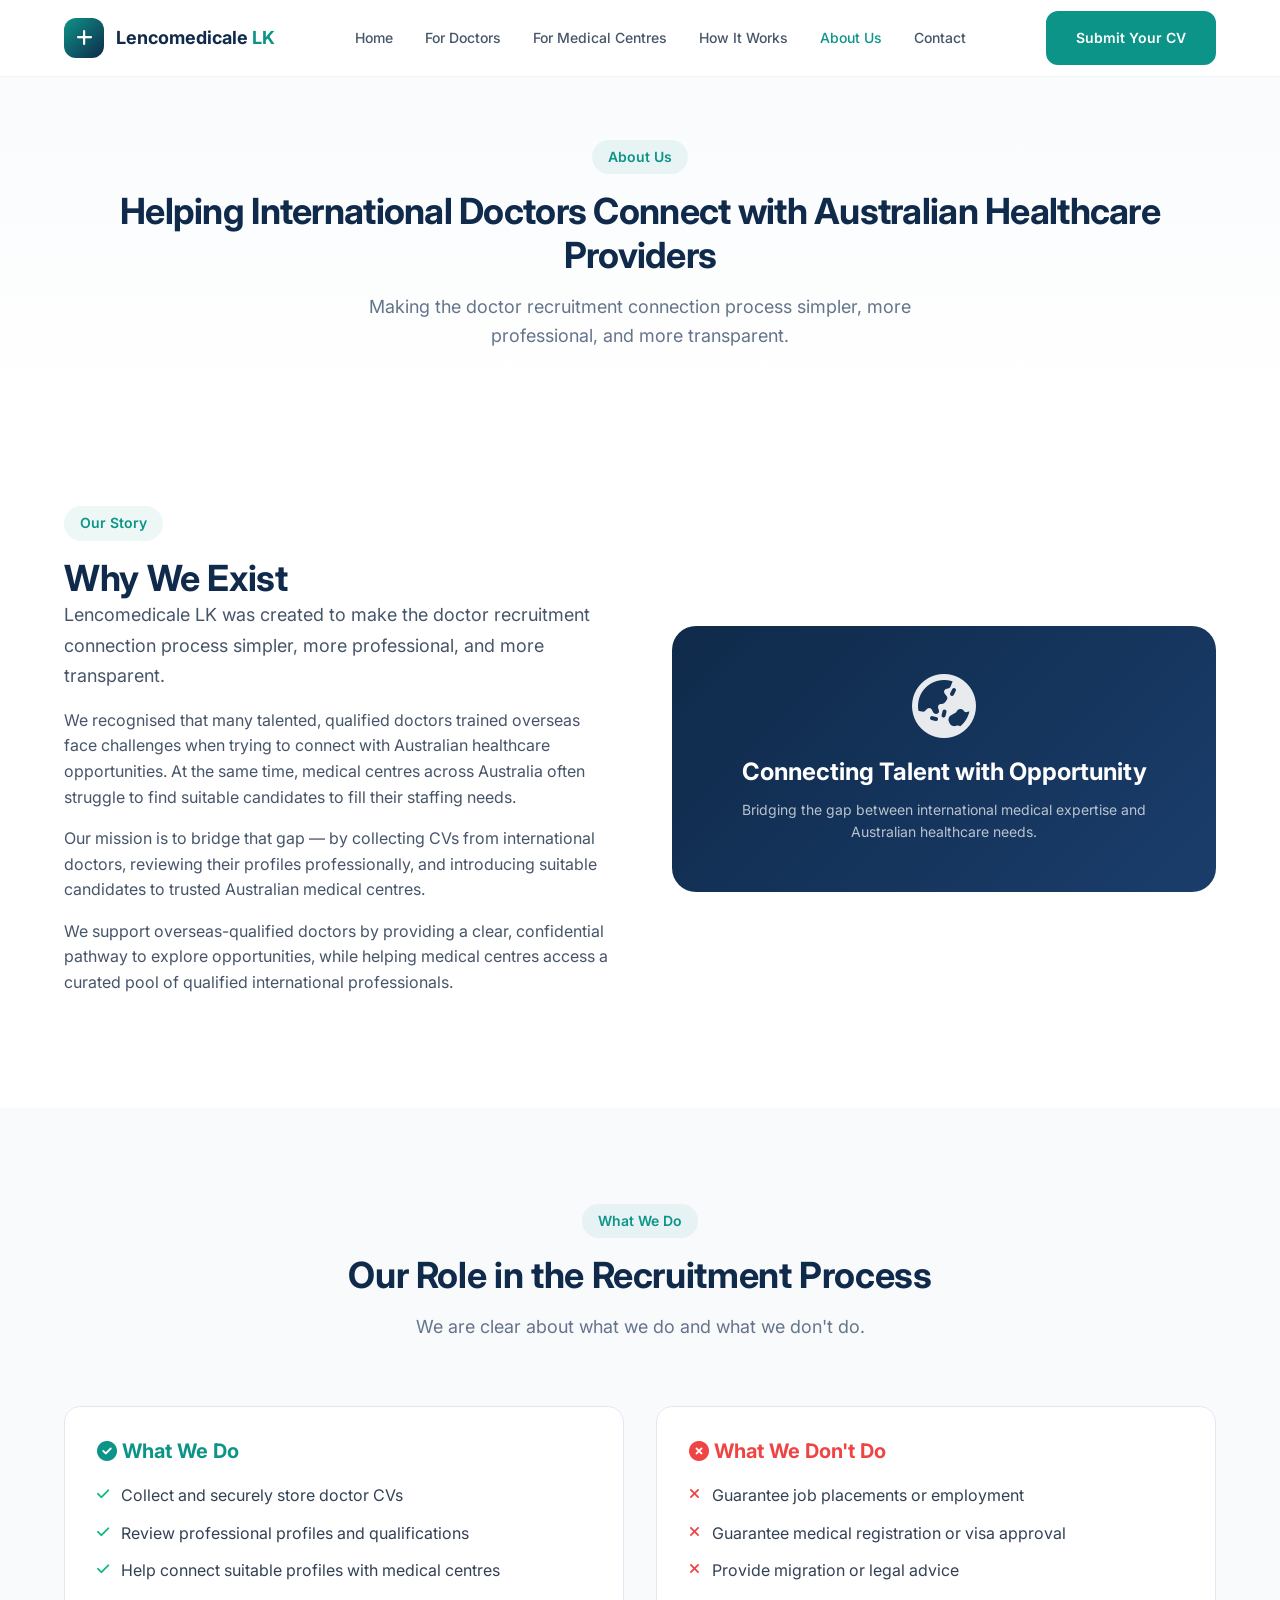
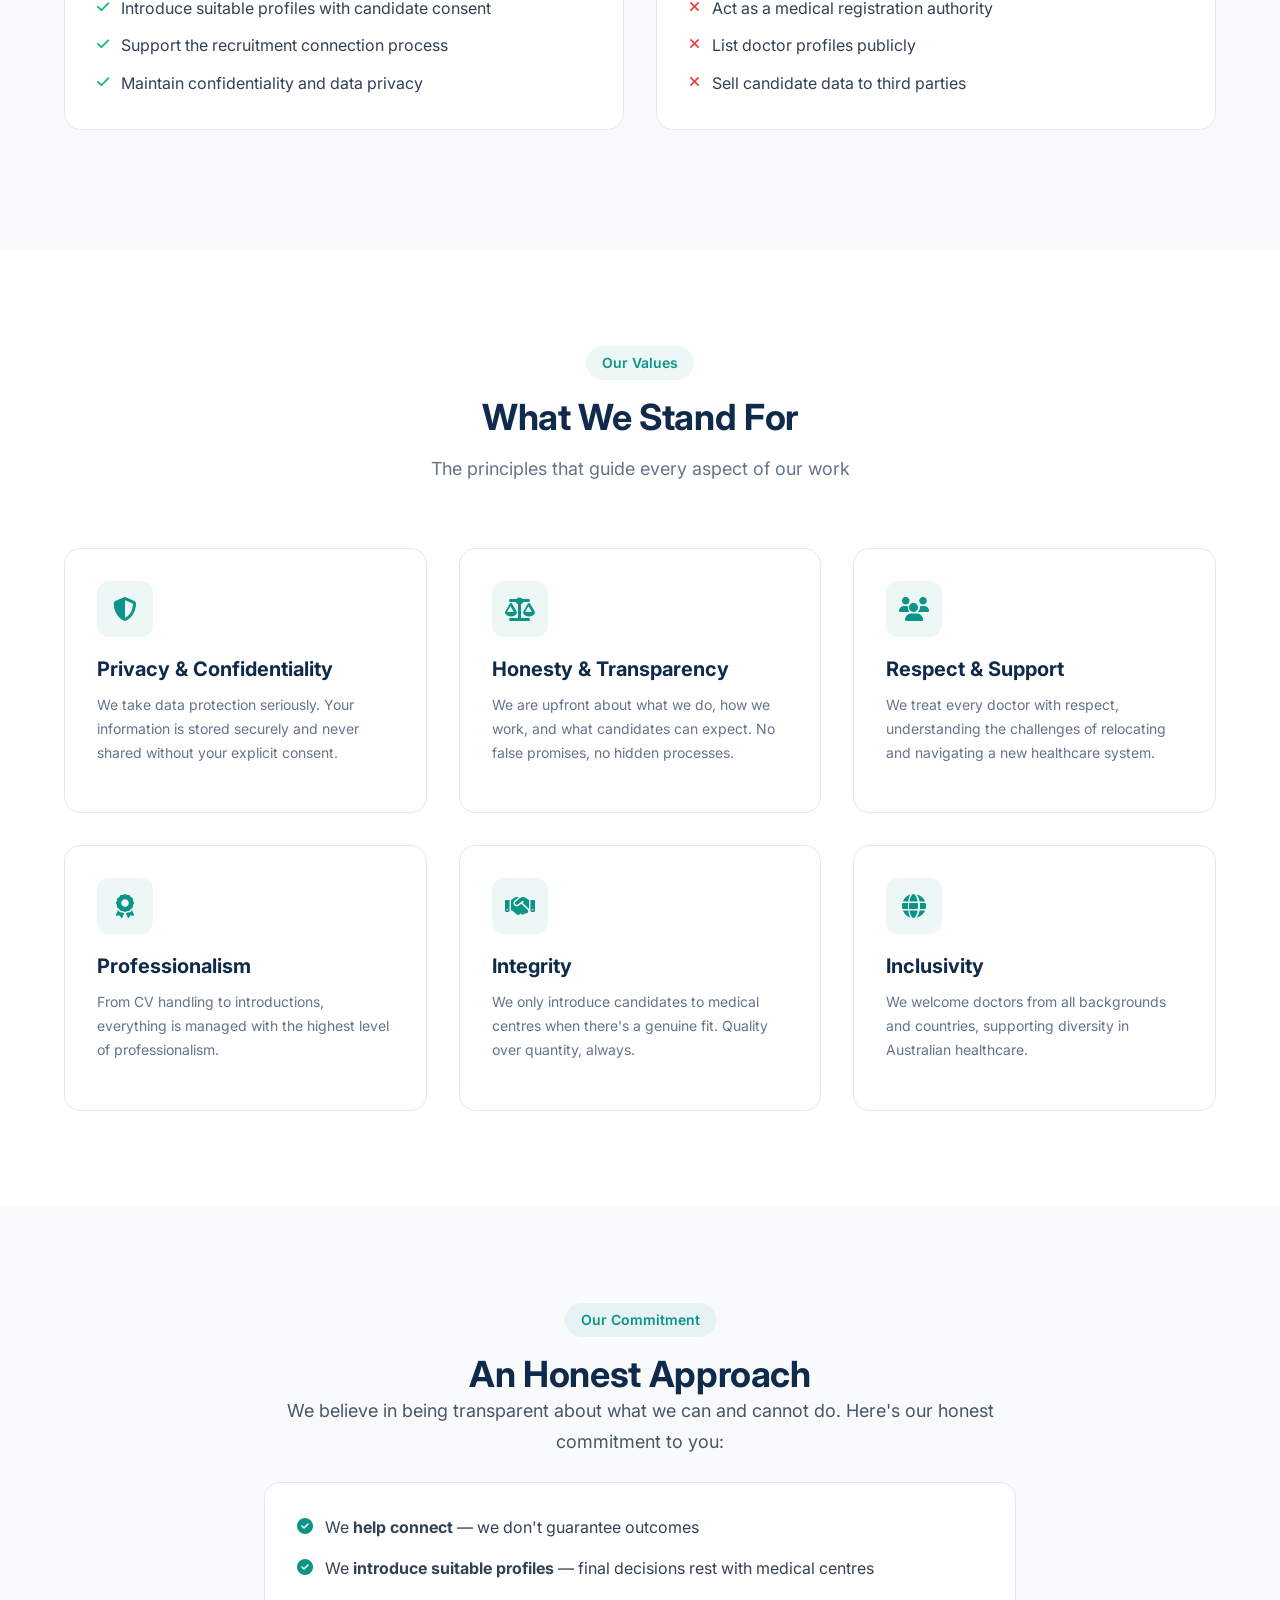
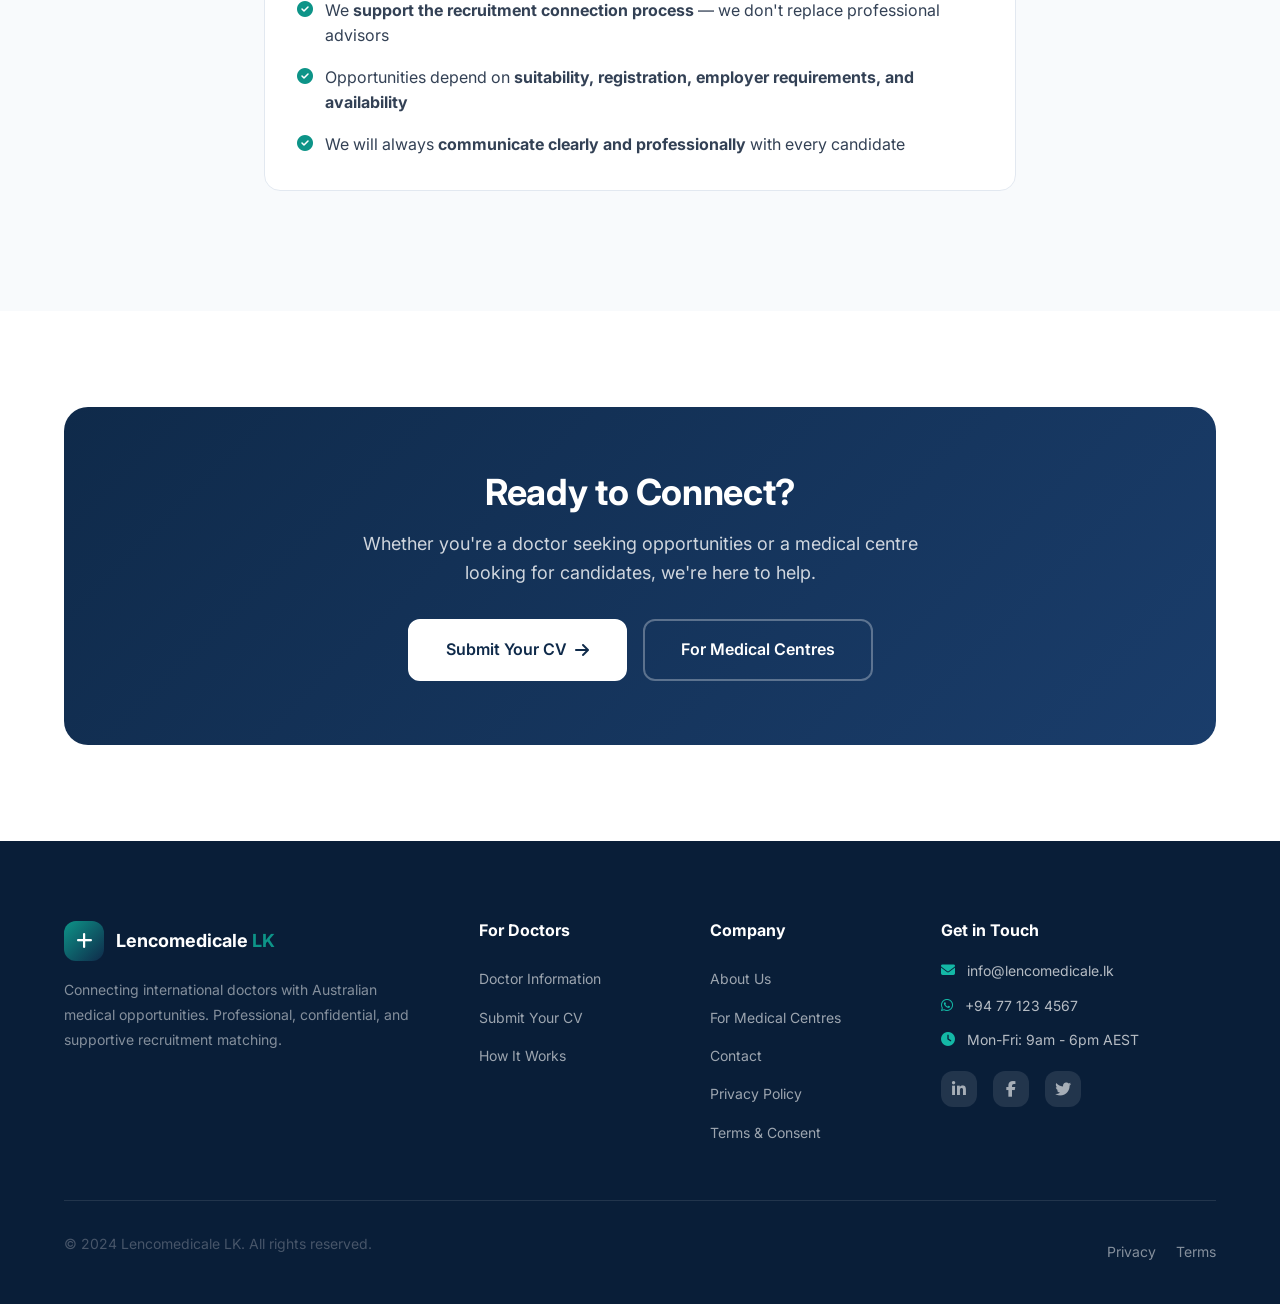
==== commit febddfd8: "Complete website redesign: Professional medical recruitment platform - Full redesign as Australian m" ====
--- a/pages/about.html
+++ b/pages/about.html
@@ -3,8 +3,8 @@
 <head>
     <meta charset="UTF-8">
     <meta name="viewport" content="width=device-width, initial-scale=1.0">
-    <title>About Us - Lencomedicale LK</title>
-    <meta name="description" content="Learn about Lencomedicale LK - Sri Lanka's trusted partner for medical equipment and healthcare solutions.">
+    <title>About Us - Helping International Doctors Connect with Australian Healthcare | Lencomedicale LK</title>
+    <meta name="description" content="Lencomedicale LK was created to make the doctor recruitment connection process simpler, more professional, and more transparent for international doctors and Australian medical centres.">
     <link rel="stylesheet" href="../css/styles.css">
     <link rel="preconnect" href="https://fonts.googleapis.com">
     <link rel="preconnect" href="https://fonts.gstatic.com" crossorigin>
@@ -15,158 +15,218 @@
     <!-- Header -->
     <header class="header" id="header">
         <div class="container">
-            <nav class="nav">
-                <a href="../index.html" class="logo">
-                    <div class="logo-icon">
-                        <i class="fas fa-heartbeat"></i>
-                    </div>
-                    <span class="logo-text">Lencomedicale <span class="logo-accent">LK</span></span>
-                </a>
-                <ul class="nav-links" id="navLinks">
-                    <li><a href="../index.html">Home</a></li>
-                    <li><a href="about.html" class="active">About</a></li>
-                    <li><a href="services.html">Services</a></li>
-                    <li><a href="products.html">Products</a></li>
-                    <li><a href="contact.html">Contact</a></li>
-                </ul>
-                <a href="contact.html" class="btn btn-primary nav-cta">Get in Touch</a>
-                <button class="mobile-toggle" id="mobileToggle" aria-label="Toggle menu">
-                    <span></span>
-                    <span></span>
-                    <span></span>
-                </button>
+            <a href="../index.html" class="logo">
+                <div class="logo-mark"><i class="fas fa-plus"></i></div>
+                <div class="logo-text">Lencomedicale <span>LK</span></div>
+            </a>
+            <nav class="nav-links" id="navLinks">
+                <a href="../index.html">Home</a>
+                <a href="for-doctors.html">For Doctors</a>
+                <a href="for-medical-centres.html">For Medical Centres</a>
+                <a href="how-it-works.html">How It Works</a>
+                <a href="about.html" class="active">About Us</a>
+                <a href="contact.html">Contact</a>
             </nav>
+            <div class="nav-actions">
+                <a href="submit-cv.html" class="btn btn-primary">Submit Your CV</a>
+            </div>
+            <button class="mobile-toggle" id="mobileToggle" aria-label="Toggle menu">
+                <span></span><span></span><span></span>
+            </button>
         </div>
     </header>
 
     <!-- Page Header -->
     <section class="page-header">
         <div class="container">
-            <h1>About <span class="text-gradient">Lencomedicale LK</span></h1>
-            <p>Dedicated to transforming healthcare delivery across Sri Lanka through quality medical solutions and exceptional service.</p>
-        </div>
-    </section>
-
-    <!-- About Intro -->
+            <span class="section-badge">About Us</span>
+            <h1>Helping International Doctors Connect with Australian Healthcare Providers</h1>
+            <p>Making the doctor recruitment connection process simpler, more professional, and more transparent.</p>
+        </div>
+    </section>
+
+    <!-- Our Story -->
     <section class="section">
         <div class="container">
-            <div class="about-intro">
-                <div class="about-text">
-                    <h2>Our Story</h2>
-                    <p>Founded over 15 years ago, Lencomedicale LK has grown from a small medical supplies distributor to one of Sri Lanka's leading healthcare solutions providers.</p>
-                    <p>We bridge the gap between world-class medical technology and Sri Lankan healthcare institutions, ensuring that hospitals, clinics, and laboratories have access to the best equipment and products available globally.</p>
-                    <p>Our team of experienced professionals works closely with healthcare providers to understand their unique needs and deliver tailored solutions that improve patient outcomes and operational efficiency.</p>
-                </div>
-                <div class="about-visual">
-                    <i class="fas fa-hand-holding-medical"></i>
-                    <h3>15+ Years</h3>
-                    <p>Serving Sri Lankan Healthcare</p>
-                </div>
-            </div>
-        </div>
-    </section>
-
-    <!-- Mission & Vision -->
-    <section class="section" style="background: var(--gray-50);">
+            <div class="grid-2" style="align-items: center; gap: var(--space-16);">
+                <div>
+                    <span class="section-badge">Our Story</span>
+                    <h2>Why We Exist</h2>
+                    <p class="lead">Lencomedicale LK was created to make the doctor recruitment connection process simpler, more professional, and more transparent.</p>
+                    <p>We recognised that many talented, qualified doctors trained overseas face challenges when trying to connect with Australian healthcare opportunities. At the same time, medical centres across Australia often struggle to find suitable candidates to fill their staffing needs.</p>
+                    <p>Our mission is to bridge that gap — by collecting CVs from international doctors, reviewing their profiles professionally, and introducing suitable candidates to trusted Australian medical centres.</p>
+                    <p>We support overseas-qualified doctors by providing a clear, confidential pathway to explore opportunities, while helping medical centres access a curated pool of qualified international professionals.</p>
+                </div>
+                <div style="background: linear-gradient(135deg, var(--navy) 0%, var(--navy-light) 100%); border-radius: var(--rounded-2xl); padding: var(--space-12); text-align: center; color: var(--white);">
+                    <i class="fas fa-globe-asia" style="font-size: 4rem; margin-bottom: var(--space-5); opacity: 0.9;"></i>
+                    <h3 style="color: var(--white); margin-bottom: var(--space-3);">Connecting Talent with Opportunity</h3>
+                    <p style="color: rgba(255,255,255,0.7); font-size: var(--text-sm); margin-bottom: 0;">Bridging the gap between international medical expertise and Australian healthcare needs.</p>
+                </div>
+            </div>
+        </div>
+    </section>
+
+    <!-- What We Do -->
+    <section class="section section-alt">
         <div class="container">
             <div class="section-header">
-                <span class="section-badge">Our Purpose</span>
-                <h2>Mission & Vision</h2>
-            </div>
-            <div class="about-intro" style="gap: var(--spacing-2xl);">
-                <div class="about-visual" style="background: linear-gradient(135deg, var(--blue-600), var(--blue-500));">
-                    <i class="fas fa-bullseye"></i>
-                    <h3>Our Mission</h3>
-                    <p>To provide accessible, high-quality medical equipment and healthcare solutions that empower Sri Lankan healthcare providers to deliver world-class patient care.</p>
-                </div>
-                <div class="about-visual" style="background: linear-gradient(135deg, var(--blue-800), var(--blue-700));">
-                    <i class="fas fa-eye"></i>
-                    <h3>Our Vision</h3>
-                    <p>To be Sri Lanka's most trusted healthcare solutions partner, driving innovation and excellence in medical technology accessibility across the nation.</p>
-                </div>
-            </div>
-        </div>
-    </section>
-
-    <!-- Values -->
+                <span class="section-badge">What We Do</span>
+                <h2>Our Role in the Recruitment Process</h2>
+                <p>We are clear about what we do and what we don't do.</p>
+            </div>
+            <div class="grid-2" style="gap: var(--space-8);">
+                <div class="form-card">
+                    <h4 style="color: var(--teal); margin-bottom: var(--space-5);"><i class="fas fa-check-circle"></i> What We Do</h4>
+                    <ul style="display: flex; flex-direction: column; gap: var(--space-3);">
+                        <li style="display: flex; align-items: flex-start; gap: var(--space-3);">
+                            <i class="fas fa-check" style="color: var(--success); margin-top: 4px; font-size: var(--text-sm);"></i>
+                            <span>Collect and securely store doctor CVs</span>
+                        </li>
+                        <li style="display: flex; align-items: flex-start; gap: var(--space-3);">
+                            <i class="fas fa-check" style="color: var(--success); margin-top: 4px; font-size: var(--text-sm);"></i>
+                            <span>Review professional profiles and qualifications</span>
+                        </li>
+                        <li style="display: flex; align-items: flex-start; gap: var(--space-3);">
+                            <i class="fas fa-check" style="color: var(--success); margin-top: 4px; font-size: var(--text-sm);"></i>
+                            <span>Help connect suitable profiles with medical centres</span>
+                        </li>
+                        <li style="display: flex; align-items: flex-start; gap: var(--space-3);">
+                            <i class="fas fa-check" style="color: var(--success); margin-top: 4px; font-size: var(--text-sm);"></i>
+                            <span>Introduce suitable profiles with candidate consent</span>
+                        </li>
+                        <li style="display: flex; align-items: flex-start; gap: var(--space-3);">
+                            <i class="fas fa-check" style="color: var(--success); margin-top: 4px; font-size: var(--text-sm);"></i>
+                            <span>Support the recruitment connection process</span>
+                        </li>
+                        <li style="display: flex; align-items: flex-start; gap: var(--space-3);">
+                            <i class="fas fa-check" style="color: var(--success); margin-top: 4px; font-size: var(--text-sm);"></i>
+                            <span>Maintain confidentiality and data privacy</span>
+                        </li>
+                    </ul>
+                </div>
+                <div class="form-card">
+                    <h4 style="color: var(--error); margin-bottom: var(--space-5);"><i class="fas fa-times-circle"></i> What We Don't Do</h4>
+                    <ul style="display: flex; flex-direction: column; gap: var(--space-3);">
+                        <li style="display: flex; align-items: flex-start; gap: var(--space-3);">
+                            <i class="fas fa-times" style="color: var(--error); margin-top: 4px; font-size: var(--text-sm);"></i>
+                            <span>Guarantee job placements or employment</span>
+                        </li>
+                        <li style="display: flex; align-items: flex-start; gap: var(--space-3);">
+                            <i class="fas fa-times" style="color: var(--error); margin-top: 4px; font-size: var(--text-sm);"></i>
+                            <span>Guarantee medical registration or visa approval</span>
+                        </li>
+                        <li style="display: flex; align-items: flex-start; gap: var(--space-3);">
+                            <i class="fas fa-times" style="color: var(--error); margin-top: 4px; font-size: var(--text-sm);"></i>
+                            <span>Provide migration or legal advice</span>
+                        </li>
+                        <li style="display: flex; align-items: flex-start; gap: var(--space-3);">
+                            <i class="fas fa-times" style="color: var(--error); margin-top: 4px; font-size: var(--text-sm);"></i>
+                            <span>Act as a medical registration authority</span>
+                        </li>
+                        <li style="display: flex; align-items: flex-start; gap: var(--space-3);">
+                            <i class="fas fa-times" style="color: var(--error); margin-top: 4px; font-size: var(--text-sm);"></i>
+                            <span>List doctor profiles publicly</span>
+                        </li>
+                        <li style="display: flex; align-items: flex-start; gap: var(--space-3);">
+                            <i class="fas fa-times" style="color: var(--error); margin-top: 4px; font-size: var(--text-sm);"></i>
+                            <span>Sell candidate data to third parties</span>
+                        </li>
+                    </ul>
+                </div>
+            </div>
+        </div>
+    </section>
+
+    <!-- Our Values -->
     <section class="section">
         <div class="container">
             <div class="section-header">
-                <span class="section-badge">What Drives Us</span>
-                <h2>Our Core Values</h2>
-                <p>The principles that guide everything we do</p>
-            </div>
-            <div class="values-grid">
-                <div class="value-card">
-                    <i class="fas fa-award"></i>
-                    <h3>Quality First</h3>
-                    <p>We never compromise on the quality of products and services we deliver to our clients.</p>
-                </div>
-                <div class="value-card">
-                    <i class="fas fa-shield-alt"></i>
+                <span class="section-badge">Our Values</span>
+                <h2>What We Stand For</h2>
+                <p>The principles that guide every aspect of our work</p>
+            </div>
+            <div class="grid-3">
+                <div class="card">
+                    <div class="card-icon"><i class="fas fa-shield-alt"></i></div>
+                    <h3>Privacy &amp; Confidentiality</h3>
+                    <p>We take data protection seriously. Your information is stored securely and never shared without your explicit consent.</p>
+                </div>
+                <div class="card">
+                    <div class="card-icon"><i class="fas fa-balance-scale"></i></div>
+                    <h3>Honesty &amp; Transparency</h3>
+                    <p>We are upfront about what we do, how we work, and what candidates can expect. No false promises, no hidden processes.</p>
+                </div>
+                <div class="card">
+                    <div class="card-icon"><i class="fas fa-users"></i></div>
+                    <h3>Respect &amp; Support</h3>
+                    <p>We treat every doctor with respect, understanding the challenges of relocating and navigating a new healthcare system.</p>
+                </div>
+                <div class="card">
+                    <div class="card-icon"><i class="fas fa-award"></i></div>
+                    <h3>Professionalism</h3>
+                    <p>From CV handling to introductions, everything is managed with the highest level of professionalism.</p>
+                </div>
+                <div class="card">
+                    <div class="card-icon"><i class="fas fa-handshake"></i></div>
                     <h3>Integrity</h3>
-                    <p>Transparent, ethical business practices form the foundation of all our relationships.</p>
-                </div>
-                <div class="value-card">
-                    <i class="fas fa-lightbulb"></i>
-                    <h3>Innovation</h3>
-                    <p>We continuously seek new technologies and solutions to advance healthcare delivery.</p>
-                </div>
-                <div class="value-card">
-                    <i class="fas fa-users"></i>
-                    <h3>Partnership</h3>
-                    <p>We build lasting relationships with clients and manufacturers based on mutual trust.</p>
-                </div>
-            </div>
-        </div>
-    </section>
-
-    <!-- Team -->
-    <section class="section" style="background: var(--gray-50);">
-        <div class="container">
-            <div class="section-header">
-                <span class="section-badge">Our People</span>
-                <h2>Leadership Team</h2>
-                <p>Experienced professionals driving healthcare excellence</p>
-            </div>
-            <div class="team-grid">
-                <div class="team-card">
-                    <div class="team-avatar">
-                        <i class="fas fa-user"></i>
-                    </div>
-                    <h3>Dr. Kamal Perera</h3>
-                    <p class="team-role">Managing Director</p>
-                    <p>20+ years in healthcare management and medical technology</p>
-                </div>
-                <div class="team-card">
-                    <div class="team-avatar">
-                        <i class="fas fa-user"></i>
-                    </div>
-                    <h3>Nishantha Silva</h3>
-                    <p class="team-role">Operations Director</p>
-                    <p>Expert in supply chain management and logistics</p>
-                </div>
-                <div class="team-card">
-                    <div class="team-avatar">
-                        <i class="fas fa-user"></i>
-                    </div>
-                    <h3>Dr. Samanthi Fernando</h3>
-                    <p class="team-role">Technical Director</p>
-                    <p>Specialist in biomedical engineering and equipment standards</p>
+                    <p>We only introduce candidates to medical centres when there's a genuine fit. Quality over quantity, always.</p>
+                </div>
+                <div class="card">
+                    <div class="card-icon"><i class="fas fa-globe"></i></div>
+                    <h3>Inclusivity</h3>
+                    <p>We welcome doctors from all backgrounds and countries, supporting diversity in Australian healthcare.</p>
+                </div>
+            </div>
+        </div>
+    </section>
+
+    <!-- Honest Statement -->
+    <section class="section section-alt">
+        <div class="container">
+            <div class="container-sm text-center">
+                <span class="section-badge">Our Commitment</span>
+                <h2>An Honest Approach</h2>
+                <p class="lead" style="margin-bottom: var(--space-6);">We believe in being transparent about what we can and cannot do. Here's our honest commitment to you:</p>
+                <div class="form-card text-left">
+                    <ul style="display: flex; flex-direction: column; gap: var(--space-4);">
+                        <li style="display: flex; align-items: flex-start; gap: var(--space-3);">
+                            <i class="fas fa-check-circle" style="color: var(--teal); margin-top: 3px;"></i>
+                            <span>We <strong>help connect</strong> — we don't guarantee outcomes</span>
+                        </li>
+                        <li style="display: flex; align-items: flex-start; gap: var(--space-3);">
+                            <i class="fas fa-check-circle" style="color: var(--teal); margin-top: 3px;"></i>
+                            <span>We <strong>introduce suitable profiles</strong> — final decisions rest with medical centres</span>
+                        </li>
+                        <li style="display: flex; align-items: flex-start; gap: var(--space-3);">
+                            <i class="fas fa-check-circle" style="color: var(--teal); margin-top: 3px;"></i>
+                            <span>We <strong>support the recruitment connection process</strong> — we don't replace professional advisors</span>
+                        </li>
+                        <li style="display: flex; align-items: flex-start; gap: var(--space-3);">
+                            <i class="fas fa-check-circle" style="color: var(--teal); margin-top: 3px;"></i>
+                            <span>Opportunities depend on <strong>suitability, registration, employer requirements, and availability</strong></span>
+                        </li>
+                        <li style="display: flex; align-items: flex-start; gap: var(--space-3);">
+                            <i class="fas fa-check-circle" style="color: var(--teal); margin-top: 3px;"></i>
+                            <span>We will always <strong>communicate clearly and professionally</strong> with every candidate</span>
+                        </li>
+                    </ul>
                 </div>
             </div>
         </div>
     </section>
 
     <!-- CTA -->
-    <section class="section cta-section">
-        <div class="container">
-            <div class="cta-content">
-                <h2>Partner With Us</h2>
-                <p>Join the growing network of healthcare institutions that trust Lencomedicale LK for their medical solutions.</p>
+    <section class="section">
+        <div class="container">
+            <div class="cta-banner">
+                <h2>Ready to Connect?</h2>
+                <p>Whether you're a doctor seeking opportunities or a medical centre looking for candidates, we're here to help.</p>
                 <div class="cta-actions">
-                    <a href="contact.html" class="btn btn-white btn-lg">
-                        Contact Us <i class="fas fa-arrow-right"></i>
+                    <a href="submit-cv.html" class="btn btn-white btn-lg">
+                        Submit Your CV <i class="fas fa-arrow-right"></i>
+                    </a>
+                    <a href="for-medical-centres.html" class="btn btn-outline btn-lg" style="border-color: rgba(255,255,255,0.3); color: var(--white);">
+                        For Medical Centres
                     </a>
                 </div>
             </div>
@@ -179,62 +239,48 @@
             <div class="footer-grid">
                 <div class="footer-brand">
                     <a href="../index.html" class="logo">
-                        <div class="logo-icon">
-                            <i class="fas fa-heartbeat"></i>
-                        </div>
-                        <span class="logo-text">Lencomedicale <span class="logo-accent">LK</span></span>
+                        <div class="logo-mark"><i class="fas fa-plus"></i></div>
+                        <div class="logo-text" style="color: var(--white);">Lencomedicale <span>LK</span></div>
                     </a>
-                    <p>Your trusted partner for quality medical equipment and healthcare solutions in Sri Lanka.</p>
-                    <div class="footer-social">
+                    <p>Connecting international doctors with Australian medical opportunities. Professional, confidential, and supportive recruitment matching.</p>
+                </div>
+                <div class="footer-links">
+                    <h4>For Doctors</h4>
+                    <ul>
+                        <li><a href="for-doctors.html">Doctor Information</a></li>
+                        <li><a href="submit-cv.html">Submit Your CV</a></li>
+                        <li><a href="how-it-works.html">How It Works</a></li>
+                    </ul>
+                </div>
+                <div class="footer-links">
+                    <h4>Company</h4>
+                    <ul>
+                        <li><a href="about.html">About Us</a></li>
+                        <li><a href="for-medical-centres.html">For Medical Centres</a></li>
+                        <li><a href="contact.html">Contact</a></li>
+                        <li><a href="privacy-policy.html">Privacy Policy</a></li>
+                        <li><a href="terms.html">Terms &amp; Consent</a></li>
+                    </ul>
+                </div>
+                <div class="footer-contact">
+                    <h4>Get in Touch</h4>
+                    <ul>
+                        <li><i class="fas fa-envelope"></i><span>info@lencomedicale.lk</span></li>
+                        <li><i class="fab fa-whatsapp"></i><span>+94 77 123 4567</span></li>
+                        <li><i class="fas fa-clock"></i><span>Mon-Fri: 9am - 6pm AEST</span></li>
+                    </ul>
+                    <div class="footer-social" style="margin-top: var(--space-5);">
+                        <a href="#" aria-label="LinkedIn"><i class="fab fa-linkedin-in"></i></a>
                         <a href="#" aria-label="Facebook"><i class="fab fa-facebook-f"></i></a>
-                        <a href="#" aria-label="LinkedIn"><i class="fab fa-linkedin-in"></i></a>
                         <a href="#" aria-label="Twitter"><i class="fab fa-twitter"></i></a>
-                        <a href="#" aria-label="Instagram"><i class="fab fa-instagram"></i></a>
                     </div>
-                </div>
-                <div class="footer-links">
-                    <h4>Quick Links</h4>
-                    <ul>
-                        <li><a href="../index.html">Home</a></li>
-                        <li><a href="about.html">About Us</a></li>
-                        <li><a href="services.html">Services</a></li>
-                        <li><a href="products.html">Products</a></li>
-                        <li><a href="contact.html">Contact</a></li>
-                    </ul>
-                </div>
-                <div class="footer-links">
-                    <h4>Services</h4>
-                    <ul>
-                        <li><a href="services.html">Medical Equipment</a></li>
-                        <li><a href="services.html">Lab Solutions</a></li>
-                        <li><a href="services.html">Pharmaceuticals</a></li>
-                        <li><a href="services.html">Maintenance</a></li>
-                        <li><a href="services.html">Training</a></li>
-                    </ul>
-                </div>
-                <div class="footer-contact">
-                    <h4>Contact Info</h4>
-                    <ul>
-                        <li>
-                            <i class="fas fa-map-marker-alt"></i>
-                            <span>No. 123, Hospital Road,<br>Colombo 07, Sri Lanka</span>
-                        </li>
-                        <li>
-                            <i class="fas fa-phone"></i>
-                            <span>+94 11 234 5678</span>
-                        </li>
-                        <li>
-                            <i class="fas fa-envelope"></i>
-                            <span>info@lencomedicale.lk</span>
-                        </li>
-                    </ul>
                 </div>
             </div>
             <div class="footer-bottom">
                 <p>&copy; 2024 Lencomedicale LK. All rights reserved.</p>
-                <div class="footer-bottom-links">
-                    <a href="#">Privacy Policy</a>
-                    <a href="#">Terms of Service</a>
+                <div>
+                    <a href="privacy-policy.html" style="color: rgba(255,255,255,0.5); margin-right: var(--space-4);">Privacy</a>
+                    <a href="terms.html" style="color: rgba(255,255,255,0.5);">Terms</a>
                 </div>
             </div>
         </div>
--- a/css/styles.css
+++ b/css/styles.css
@@ -1,89 +1,95 @@
-/* ===== CSS Variables / Design Tokens ===== */
+/* ===== Design System - Lencomedicale LK ===== */
+/* Premium Australian Medical Recruitment Style */
+
 :root {
-    /* Blue Color Palette */
-    --blue-50: #eff6ff;
-    --blue-100: #dbeafe;
-    --blue-200: #bfdbfe;
-    --blue-300: #93c5fd;
-    --blue-400: #60a5fa;
-    --blue-500: #3b82f6;
-    --blue-600: #2563eb;
-    --blue-700: #1d4ed8;
-    --blue-800: #1e40af;
-    --blue-900: #1e3a8a;
-    --blue-950: #172554;
-
-    /* Primary Colors */
-    --primary: #2563eb;
-    --primary-light: #3b82f6;
-    --primary-dark: #1d4ed8;
-    --primary-darker: #1e40af;
-
-    /* Neutral Colors */
-    --gray-50: #f8fafc;
-    --gray-100: #f1f5f9;
-    --gray-200: #e2e8f0;
-    --gray-300: #cbd5e1;
-    --gray-400: #94a3b8;
-    --gray-500: #64748b;
+    /* Primary Palette */
+    --navy: #0F2A4A;
+    --navy-light: #1A3D6B;
+    --navy-dark: #091E38;
+    --teal: #0D9488;
+    --teal-light: #14B8A6;
+    --teal-dark: #0A7A70;
+    --blue-soft: #3B82F6;
+    --blue-light: #60A5FA;
+    --blue-pale: #EFF6FF;
+
+    /* Neutrals */
+    --white: #FFFFFF;
+    --gray-50: #F8FAFC;
+    --gray-100: #F1F5F9;
+    --gray-200: #E2E8F0;
+    --gray-300: #CBD5E1;
+    --gray-400: #94A3B8;
+    --gray-500: #64748B;
     --gray-600: #475569;
     --gray-700: #334155;
-    --gray-800: #1e293b;
-    --gray-900: #0f172a;
-
-    /* Functional Colors */
-    --success: #10b981;
-    --warning: #f59e0b;
-    --error: #ef4444;
+    --gray-800: #1E293B;
+    --gray-900: #0F172A;
+
+    /* Functional */
+    --success: #10B981;
+    --success-light: #D1FAE5;
+    --warning: #F59E0B;
+    --warning-light: #FEF3C7;
+    --error: #EF4444;
+    --error-light: #FEE2E2;
+    --info: #3B82F6;
+    --info-light: #DBEAFE;
 
     /* Typography */
-    --font-family: 'Inter', -apple-system, BlinkMacSystemFont, 'Segoe UI', sans-serif;
-    --font-size-xs: 0.75rem;
-    --font-size-sm: 0.875rem;
-    --font-size-base: 1rem;
-    --font-size-lg: 1.125rem;
-    --font-size-xl: 1.25rem;
-    --font-size-2xl: 1.5rem;
-    --font-size-3xl: 1.875rem;
-    --font-size-4xl: 2.25rem;
-    --font-size-5xl: 3rem;
-    --font-size-6xl: 3.75rem;
+    --font-primary: 'Inter', -apple-system, BlinkMacSystemFont, 'Segoe UI', Roboto, sans-serif;
+    --font-display: 'Inter', -apple-system, BlinkMacSystemFont, 'Segoe UI', Roboto, sans-serif;
+
+    /* Font Sizes */
+    --text-xs: 0.75rem;
+    --text-sm: 0.875rem;
+    --text-base: 1rem;
+    --text-lg: 1.125rem;
+    --text-xl: 1.25rem;
+    --text-2xl: 1.5rem;
+    --text-3xl: 1.875rem;
+    --text-4xl: 2.25rem;
+    --text-5xl: 3rem;
+    --text-6xl: 3.75rem;
 
     /* Spacing */
-    --spacing-xs: 0.25rem;
-    --spacing-sm: 0.5rem;
-    --spacing-md: 1rem;
-    --spacing-lg: 1.5rem;
-    --spacing-xl: 2rem;
-    --spacing-2xl: 3rem;
-    --spacing-3xl: 4rem;
-    --spacing-4xl: 6rem;
+    --space-1: 0.25rem;
+    --space-2: 0.5rem;
+    --space-3: 0.75rem;
+    --space-4: 1rem;
+    --space-5: 1.25rem;
+    --space-6: 1.5rem;
+    --space-8: 2rem;
+    --space-10: 2.5rem;
+    --space-12: 3rem;
+    --space-16: 4rem;
+    --space-20: 5rem;
+    --space-24: 6rem;
+    --space-32: 8rem;
 
     /* Border Radius */
-    --radius-sm: 0.375rem;
-    --radius-md: 0.5rem;
-    --radius-lg: 0.75rem;
-    --radius-xl: 1rem;
-    --radius-2xl: 1.5rem;
-    --radius-full: 9999px;
+    --rounded-sm: 0.25rem;
+    --rounded: 0.375rem;
+    --rounded-md: 0.5rem;
+    --rounded-lg: 0.75rem;
+    --rounded-xl: 1rem;
+    --rounded-2xl: 1.5rem;
+    --rounded-full: 9999px;
 
     /* Shadows */
     --shadow-sm: 0 1px 2px 0 rgba(0, 0, 0, 0.05);
+    --shadow: 0 1px 3px 0 rgba(0, 0, 0, 0.1), 0 1px 2px -1px rgba(0, 0, 0, 0.1);
     --shadow-md: 0 4px 6px -1px rgba(0, 0, 0, 0.1), 0 2px 4px -2px rgba(0, 0, 0, 0.1);
     --shadow-lg: 0 10px 15px -3px rgba(0, 0, 0, 0.1), 0 4px 6px -4px rgba(0, 0, 0, 0.1);
     --shadow-xl: 0 20px 25px -5px rgba(0, 0, 0, 0.1), 0 8px 10px -6px rgba(0, 0, 0, 0.1);
-    --shadow-2xl: 0 25px 50px -12px rgba(0, 0, 0, 0.25);
 
     /* Transitions */
-    --transition-fast: 150ms ease;
-    --transition-base: 250ms ease;
-    --transition-slow: 350ms ease;
-}
-
-/* ===== Reset & Base ===== */
-*,
-*::before,
-*::after {
+    --transition: all 0.2s ease;
+    --transition-slow: all 0.3s ease;
+}
+
+/* ===== Reset ===== */
+*, *::before, *::after {
     margin: 0;
     padding: 0;
     box-sizing: border-box;
@@ -96,207 +102,210 @@
 }
 
 body {
-    font-family: var(--font-family);
-    font-size: var(--font-size-base);
+    font-family: var(--font-primary);
+    font-size: var(--text-base);
     line-height: 1.6;
-    color: var(--gray-800);
-    background-color: #ffffff;
+    color: var(--gray-700);
+    background: var(--white);
     overflow-x: hidden;
 }
 
-img {
-    max-width: 100%;
-    height: auto;
-    display: block;
-}
-
-a {
-    text-decoration: none;
-    color: inherit;
-    transition: color var(--transition-fast);
-}
-
-ul {
-    list-style: none;
-}
-
-/* ===== Container ===== */
+img { max-width: 100%; height: auto; display: block; }
+a { text-decoration: none; color: inherit; transition: var(--transition); }
+ul, ol { list-style: none; }
+button { cursor: pointer; font-family: inherit; }
+
+/* ===== Layout ===== */
 .container {
     max-width: 1200px;
     margin: 0 auto;
-    padding: 0 var(--spacing-lg);
+    padding: 0 var(--space-6);
+}
+
+.container-sm {
+    max-width: 800px;
+    margin: 0 auto;
+    padding: 0 var(--space-6);
+}
+
+.container-lg {
+    max-width: 1400px;
+    margin: 0 auto;
+    padding: 0 var(--space-6);
 }
 
 /* ===== Typography ===== */
 h1, h2, h3, h4, h5, h6 {
+    font-family: var(--font-display);
     font-weight: 700;
     line-height: 1.2;
-    color: var(--gray-900);
-}
-
-h1 { font-size: var(--font-size-5xl); }
-h2 { font-size: var(--font-size-4xl); }
-h3 { font-size: var(--font-size-xl); }
-
-.text-gradient {
-    background: linear-gradient(135deg, var(--blue-600), var(--blue-400));
-    -webkit-background-clip: text;
-    -webkit-text-fill-color: transparent;
-    background-clip: text;
-}
+    color: var(--navy);
+}
+
+h1 { font-size: var(--text-5xl); letter-spacing: -0.02em; }
+h2 { font-size: var(--text-4xl); letter-spacing: -0.01em; }
+h3 { font-size: var(--text-2xl); }
+h4 { font-size: var(--text-xl); }
+h5 { font-size: var(--text-lg); font-weight: 600; }
+
+p { margin-bottom: var(--space-4); color: var(--gray-600); }
+.lead { font-size: var(--text-lg); line-height: 1.7; color: var(--gray-600); }
 
 /* ===== Buttons ===== */
 .btn {
     display: inline-flex;
     align-items: center;
-    gap: var(--spacing-sm);
-    padding: 0.75rem 1.5rem;
-    font-size: var(--font-size-sm);
+    justify-content: center;
+    gap: var(--space-2);
+    padding: 0.875rem 1.75rem;
+    font-size: var(--text-sm);
     font-weight: 600;
-    border-radius: var(--radius-lg);
+    border-radius: var(--rounded-lg);
     border: 2px solid transparent;
-    cursor: pointer;
-    transition: all var(--transition-base);
+    transition: var(--transition);
     white-space: nowrap;
+    text-align: center;
 }
 
 .btn-lg {
-    padding: 1rem 2rem;
-    font-size: var(--font-size-base);
+    padding: 1rem 2.25rem;
+    font-size: var(--text-base);
+}
+
+.btn-sm {
+    padding: 0.5rem 1rem;
+    font-size: var(--text-sm);
 }
 
 .btn-primary {
-    background: var(--primary);
-    color: #ffffff;
-    border-color: var(--primary);
-}
-
+    background: var(--teal);
+    color: var(--white);
+    border-color: var(--teal);
+}
 .btn-primary:hover {
-    background: var(--primary-dark);
-    border-color: var(--primary-dark);
-    transform: translateY(-2px);
-    box-shadow: var(--shadow-lg);
+    background: var(--teal-dark);
+    border-color: var(--teal-dark);
+    transform: translateY(-1px);
+    box-shadow: var(--shadow-md);
+}
+
+.btn-secondary {
+    background: var(--navy);
+    color: var(--white);
+    border-color: var(--navy);
+}
+.btn-secondary:hover {
+    background: var(--navy-light);
+    border-color: var(--navy-light);
+    transform: translateY(-1px);
+    box-shadow: var(--shadow-md);
 }
 
 .btn-outline {
     background: transparent;
-    color: var(--primary);
-    border-color: var(--blue-200);
-}
-
+    color: var(--navy);
+    border-color: var(--gray-300);
+}
 .btn-outline:hover {
-    background: var(--blue-50);
-    border-color: var(--primary);
-    transform: translateY(-2px);
+    border-color: var(--teal);
+    color: var(--teal);
+    background: rgba(13, 148, 136, 0.04);
 }
 
 .btn-white {
-    background: #ffffff;
-    color: var(--primary);
-    border-color: #ffffff;
-}
-
+    background: var(--white);
+    color: var(--navy);
+    border-color: var(--white);
+}
 .btn-white:hover {
-    background: var(--blue-50);
-    transform: translateY(-2px);
+    background: var(--gray-50);
+    transform: translateY(-1px);
     box-shadow: var(--shadow-lg);
 }
 
-.btn-outline-white {
+.btn-ghost {
     background: transparent;
-    color: #ffffff;
-    border-color: rgba(255, 255, 255, 0.4);
-}
-
-.btn-outline-white:hover {
-    background: rgba(255, 255, 255, 0.1);
-    border-color: #ffffff;
+    color: var(--teal);
+    border-color: transparent;
+    padding-left: 0;
+    padding-right: 0;
+}
+.btn-ghost:hover {
+    color: var(--teal-dark);
 }
 
 /* ===== Header ===== */
 .header {
     position: fixed;
-    top: 0;
-    left: 0;
-    right: 0;
+    top: 0; left: 0; right: 0;
     z-index: 1000;
-    background: rgba(255, 255, 255, 0.95);
-    backdrop-filter: blur(20px);
+    background: rgba(255, 255, 255, 0.97);
+    backdrop-filter: blur(12px);
     border-bottom: 1px solid var(--gray-100);
-    transition: all var(--transition-base);
+    transition: var(--transition);
 }
 
 .header.scrolled {
     box-shadow: var(--shadow-md);
 }
 
-.nav {
+.header .container {
     display: flex;
     align-items: center;
     justify-content: space-between;
-    height: 72px;
+    height: 76px;
 }
 
 .logo {
     display: flex;
     align-items: center;
-    gap: var(--spacing-sm);
-}
-
-.logo-icon {
+    gap: var(--space-3);
+}
+
+.logo-mark {
     width: 40px;
     height: 40px;
-    background: linear-gradient(135deg, var(--blue-600), var(--blue-400));
-    border-radius: var(--radius-lg);
+    background: linear-gradient(135deg, var(--teal), var(--navy));
+    border-radius: var(--rounded-lg);
     display: flex;
     align-items: center;
     justify-content: center;
-    color: #ffffff;
-    font-size: 1.1rem;
+    color: var(--white);
+    font-weight: 700;
+    font-size: var(--text-lg);
 }
 
 .logo-text {
-    font-size: var(--font-size-lg);
+    font-size: var(--text-lg);
     font-weight: 700;
-    color: var(--gray-900);
-}
-
-.logo-accent {
-    color: var(--primary);
+    color: var(--navy);
+}
+
+.logo-text span {
+    color: var(--teal);
 }
 
 .nav-links {
     display: flex;
     align-items: center;
-    gap: var(--spacing-xl);
+    gap: var(--space-8);
 }
 
 .nav-links a {
-    font-size: var(--font-size-sm);
+    font-size: var(--text-sm);
     font-weight: 500;
     color: var(--gray-600);
-    transition: color var(--transition-fast);
     position: relative;
 }
-
 .nav-links a:hover,
 .nav-links a.active {
-    color: var(--primary);
-}
-
-.nav-links a.active::after {
-    content: '';
-    position: absolute;
-    bottom: -4px;
-    left: 0;
-    right: 0;
-    height: 2px;
-    background: var(--primary);
-    border-radius: var(--radius-full);
-}
-
-.nav-cta {
-    padding: 0.5rem 1.25rem;
+    color: var(--teal);
+}
+
+.nav-actions {
+    display: flex;
+    align-items: center;
+    gap: var(--space-4);
 }
 
 .mobile-toggle {
@@ -305,1106 +314,614 @@
     gap: 5px;
     background: none;
     border: none;
-    cursor: pointer;
     padding: 4px;
 }
-
 .mobile-toggle span {
-    width: 24px;
+    width: 22px;
     height: 2px;
-    background: var(--gray-800);
-    border-radius: var(--radius-full);
-    transition: all var(--transition-base);
-}
-
-/* ===== Hero Section ===== */
+    background: var(--navy);
+    border-radius: 2px;
+    transition: var(--transition);
+}
+
+/* ===== Hero ===== */
 .hero {
-    padding: 160px 0 100px;
+    padding: 140px 0 80px;
+    background: linear-gradient(180deg, var(--gray-50) 0%, var(--white) 100%);
     position: relative;
     overflow: hidden;
-    background: linear-gradient(180deg, var(--blue-50) 0%, #ffffff 100%);
-}
-
-.hero-bg {
+}
+
+.hero::before {
+    content: '';
     position: absolute;
-    inset: 0;
-    pointer-events: none;
-}
-
-.hero-shape {
-    position: absolute;
-    border-radius: 50%;
-    opacity: 0.5;
-}
-
-.hero-shape-1 {
+    top: -200px;
+    right: -200px;
     width: 600px;
     height: 600px;
-    background: radial-gradient(circle, var(--blue-100) 0%, transparent 70%);
-    top: -200px;
-    right: -100px;
-}
-
-.hero-shape-2 {
-    width: 400px;
-    height: 400px;
-    background: radial-gradient(circle, var(--blue-200) 0%, transparent 70%);
-    bottom: -100px;
-    left: -100px;
-}
-
-.hero-shape-3 {
-    width: 300px;
-    height: 300px;
-    background: radial-gradient(circle, var(--blue-100) 0%, transparent 70%);
-    top: 50%;
-    left: 50%;
-    transform: translate(-50%, -50%);
-}
-
-.hero-content {
+    border-radius: 50%;
+    background: radial-gradient(circle, rgba(13, 148, 136, 0.06) 0%, transparent 70%);
+    pointer-events: none;
+}
+
+.hero-grid {
     display: grid;
     grid-template-columns: 1fr 1fr;
-    gap: var(--spacing-4xl);
+    gap: var(--space-16);
     align-items: center;
 }
 
 .hero-badge {
     display: inline-flex;
     align-items: center;
-    gap: var(--spacing-sm);
-    background: var(--blue-100);
-    color: var(--blue-700);
-    padding: 0.5rem 1rem;
-    border-radius: var(--radius-full);
-    font-size: var(--font-size-sm);
+    gap: var(--space-2);
+    background: var(--teal);
+    color: var(--white);
+    padding: 0.375rem 1rem;
+    border-radius: var(--rounded-full);
+    font-size: var(--text-xs);
     font-weight: 600;
-    margin-bottom: var(--spacing-lg);
-}
-
-.hero-text h1 {
-    margin-bottom: var(--spacing-lg);
-    font-size: var(--font-size-5xl);
-    letter-spacing: -0.02em;
-}
-
-.hero-description {
-    font-size: var(--font-size-lg);
-    color: var(--gray-600);
-    margin-bottom: var(--spacing-2xl);
-    max-width: 540px;
+    text-transform: uppercase;
+    letter-spacing: 0.5px;
+    margin-bottom: var(--space-6);
+}
+
+.hero h1 {
+    margin-bottom: var(--space-6);
+    font-size: var(--text-5xl);
+}
+
+.hero .lead {
+    margin-bottom: var(--space-8);
+    max-width: 560px;
 }
 
 .hero-actions {
     display: flex;
-    gap: var(--spacing-md);
-    margin-bottom: var(--spacing-3xl);
+    gap: var(--space-4);
+    margin-bottom: var(--space-12);
 }
 
 .hero-stats {
     display: flex;
-    gap: var(--spacing-3xl);
-}
-
-.stat {
-    display: flex;
-    flex-direction: column;
-}
-
-.stat-number {
-    font-size: var(--font-size-3xl);
+    gap: var(--space-12);
+}
+
+.hero-stat {
+    text-align: left;
+}
+.hero-stat-number {
+    font-size: var(--text-3xl);
     font-weight: 800;
-    color: var(--primary);
-}
-
-.stat-label {
-    font-size: var(--font-size-sm);
+    color: var(--navy);
+}
+.hero-stat-label {
+    font-size: var(--text-sm);
     color: var(--gray-500);
     font-weight: 500;
 }
 
 .hero-visual {
+    position: relative;
+}
+.hero-image-wrapper {
+    background: linear-gradient(135deg, var(--navy) 0%, var(--navy-light) 100%);
+    border-radius: var(--rounded-2xl);
+    padding: var(--space-12);
+    text-align: center;
+    color: var(--white);
+    min-height: 420px;
+    display: flex;
+    flex-direction: column;
+    justify-content: center;
+    align-items: center;
+    gap: var(--space-6);
+}
+.hero-image-wrapper i {
+    font-size: 5rem;
+    opacity: 0.9;
+}
+.hero-image-wrapper h3 {
+    color: var(--white);
+    font-size: var(--text-2xl);
+}
+.hero-image-wrapper p {
+    color: rgba(255,255,255,0.7);
+    font-size: var(--text-base);
+}
+
+/* ===== Section ===== */
+.section {
+    padding: var(--space-24) 0;
+}
+
+.section-header {
+    text-align: center;
+    max-width: 680px;
+    margin: 0 auto var(--space-16);
+}
+
+.section-header h2 {
+    margin-bottom: var(--space-4);
+}
+
+.section-header p {
+    font-size: var(--text-lg);
+    color: var(--gray-500);
+}
+
+.section-badge {
+    display: inline-block;
+    background: rgba(13, 148, 136, 0.08);
+    color: var(--teal);
+    padding: 0.375rem 1rem;
+    border-radius: var(--rounded-full);
+    font-size: var(--text-sm);
+    font-weight: 600;
+    margin-bottom: var(--space-4);
+}
+
+.section-alt {
+    background: var(--gray-50);
+}
+
+.section-navy {
+    background: var(--navy);
+    color: var(--white);
+}
+.section-navy h2, .section-navy h3 {
+    color: var(--white);
+}
+.section-navy p {
+    color: rgba(255,255,255,0.75);
+}
+
+/* ===== Cards ===== */
+.card {
+    background: var(--white);
+    border: 1px solid var(--gray-200);
+    border-radius: var(--rounded-xl);
+    padding: var(--space-8);
+    transition: var(--transition);
+}
+.card:hover {
+    border-color: var(--teal);
+    box-shadow: var(--shadow-lg);
+    transform: translateY(-2px);
+}
+
+.card-icon {
+    width: 56px;
+    height: 56px;
+    background: rgba(13, 148, 136, 0.08);
+    border-radius: var(--rounded-lg);
+    display: flex;
+    align-items: center;
+    justify-content: center;
+    color: var(--teal);
+    font-size: 1.5rem;
+    margin-bottom: var(--space-5);
+}
+
+.card h3 {
+    margin-bottom: var(--space-3);
+    font-size: var(--text-xl);
+}
+
+.card p {
+    color: var(--gray-500);
+    font-size: var(--text-sm);
+    line-height: 1.7;
+}
+
+/* Grid Layouts */
+.grid-2 { display: grid; grid-template-columns: repeat(2, 1fr); gap: var(--space-8); }
+.grid-3 { display: grid; grid-template-columns: repeat(3, 1fr); gap: var(--space-8); }
+.grid-4 { display: grid; grid-template-columns: repeat(4, 1fr); gap: var(--space-6); }
+
+/* ===== Steps / Process ===== */
+.steps-grid {
+    display: grid;
+    grid-template-columns: repeat(4, 1fr);
+    gap: var(--space-8);
+    position: relative;
+}
+
+.step {
+    text-align: center;
+    position: relative;
+}
+
+.step-number {
+    width: 60px;
+    height: 60px;
+    background: var(--teal);
+    color: var(--white);
+    border-radius: 50%;
+    display: flex;
+    align-items: center;
+    justify-content: center;
+    font-size: var(--text-xl);
+    font-weight: 700;
+    margin: 0 auto var(--space-5);
+}
+
+.step h4 {
+    margin-bottom: var(--space-3);
+}
+
+.step p {
+    font-size: var(--text-sm);
+    color: var(--gray-500);
+}
+
+/* ===== Forms ===== */
+.form-group {
+    margin-bottom: var(--space-5);
+}
+
+.form-label {
+    display: block;
+    font-size: var(--text-sm);
+    font-weight: 600;
+    color: var(--gray-700);
+    margin-bottom: var(--space-2);
+}
+
+.form-label .required {
+    color: var(--error);
+}
+
+.form-input,
+.form-select,
+.form-textarea {
+    width: 100%;
+    padding: 0.75rem 1rem;
+    font-size: var(--text-sm);
+    font-family: var(--font-primary);
+    border: 1.5px solid var(--gray-200);
+    border-radius: var(--rounded-lg);
+    background: var(--white);
+    color: var(--gray-800);
+    transition: var(--transition);
+    outline: none;
+}
+
+.form-input:focus,
+.form-select:focus,
+.form-textarea:focus {
+    border-color: var(--teal);
+    box-shadow: 0 0 0 3px rgba(13, 148, 136, 0.1);
+}
+
+.form-input::placeholder,
+.form-textarea::placeholder {
+    color: var(--gray-400);
+}
+
+.form-textarea {
+    min-height: 120px;
+    resize: vertical;
+}
+
+.form-select {
+    appearance: none;
+    background-image: url("data:image/svg+xml,%3Csvg xmlns='http://www.w3.org/2000/svg' width='12' height='12' viewBox='0 0 12 12'%3E%3Cpath fill='%2364748B' d='M6 8L1 3h10z'/%3E%3C/svg%3E");
+    background-repeat: no-repeat;
+    background-position: right 1rem center;
+    padding-right: 2.5rem;
+}
+
+.form-grid {
     display: grid;
     grid-template-columns: 1fr 1fr;
-    gap: var(--spacing-lg);
-}
-
-.hero-card {
-    background: #ffffff;
-    border: 1px solid var(--gray-100);
-    border-radius: var(--radius-xl);
-    padding: var(--spacing-xl);
-    transition: all var(--transition-base);
-    box-shadow: var(--shadow-sm);
-}
-
-.hero-card:hover {
-    transform: translateY(-4px);
-    box-shadow: var(--shadow-xl);
-    border-color: var(--blue-200);
-}
-
-.hero-card:nth-child(2),
-.hero-card:nth-child(4) {
-    margin-top: var(--spacing-xl);
-}
-
-.hero-card-icon {
-    width: 48px;
-    height: 48px;
-    background: linear-gradient(135deg, var(--blue-100), var(--blue-50));
-    border-radius: var(--radius-lg);
-    display: flex;
-    align-items: center;
+    gap: var(--space-5);
+}
+
+.form-check {
+    display: flex;
+    align-items: flex-start;
+    gap: var(--space-3);
+    margin-bottom: var(--space-4);
+}
+
+.form-check input[type="checkbox"] {
+    width: 18px;
+    height: 18px;
+    margin-top: 2px;
+    accent-color: var(--teal);
+    flex-shrink: 0;
+}
+
+.form-check label {
+    font-size: var(--text-sm);
+    color: var(--gray-600);
+    line-height: 1.5;
+}
+
+.form-file {
+    position: relative;
+}
+
+.form-file input[type="file"] {
+    width: 100%;
+    padding: 0.75rem 1rem;
+    font-size: var(--text-sm);
+    border: 1.5px dashed var(--gray-300);
+    border-radius: var(--rounded-lg);
+    background: var(--gray-50);
+    cursor: pointer;
+}
+
+.form-file input[type="file"]:hover {
+    border-color: var(--teal);
+}
+
+.form-section-title {
+    font-size: var(--text-lg);
+    font-weight: 700;
+    color: var(--navy);
+    margin-bottom: var(--space-5);
+    padding-bottom: var(--space-3);
+    border-bottom: 2px solid var(--gray-100);
+}
+
+.form-card {
+    background: var(--white);
+    border: 1px solid var(--gray-200);
+    border-radius: var(--rounded-xl);
+    padding: var(--space-8);
+    margin-bottom: var(--space-6);
+}
+
+/* ===== Disclaimer / Notice ===== */
+.notice {
+    background: var(--info-light);
+    border: 1px solid rgba(59, 130, 246, 0.2);
+    border-radius: var(--rounded-lg);
+    padding: var(--space-5);
+    margin: var(--space-6) 0;
+}
+
+.notice-warning {
+    background: var(--warning-light);
+    border-color: rgba(245, 158, 11, 0.2);
+}
+
+.notice p {
+    font-size: var(--text-sm);
+    color: var(--gray-700);
+    margin-bottom: 0;
+}
+
+.notice strong {
+    color: var(--navy);
+}
+
+/* ===== Page Header ===== */
+.page-header {
+    padding: 140px 0 60px;
+    background: linear-gradient(180deg, var(--gray-50) 0%, var(--white) 100%);
+    text-align: center;
+}
+
+.page-header h1 {
+    margin-bottom: var(--space-4);
+    font-size: var(--text-4xl);
+}
+
+.page-header p {
+    font-size: var(--text-lg);
+    color: var(--gray-500);
+    max-width: 640px;
+    margin: 0 auto;
+}
+
+/* ===== CTA Banner ===== */
+.cta-banner {
+    background: linear-gradient(135deg, var(--navy) 0%, var(--navy-light) 100%);
+    border-radius: var(--rounded-2xl);
+    padding: var(--space-16);
+    text-align: center;
+    color: var(--white);
+}
+.cta-banner h2 {
+    color: var(--white);
+    margin-bottom: var(--space-4);
+}
+.cta-banner p {
+    color: rgba(255,255,255,0.8);
+    font-size: var(--text-lg);
+    margin-bottom: var(--space-8);
+    max-width: 600px;
+    margin-left: auto;
+    margin-right: auto;
+}
+.cta-banner .cta-actions {
+    display: flex;
     justify-content: center;
-    color: var(--primary);
-    font-size: 1.25rem;
-    margin-bottom: var(--spacing-md);
-}
-
-.hero-card h3 {
-    font-size: var(--font-size-base);
-    margin-bottom: var(--spacing-xs);
-}
-
-.hero-card p {
-    font-size: var(--font-size-sm);
-    color: var(--gray-500);
-}
-
-/* ===== Sections ===== */
-.section {
-    padding: var(--spacing-4xl) 0;
-}
-
-.section-header {
-    text-align: center;
-    max-width: 640px;
-    margin: 0 auto var(--spacing-3xl);
-}
-
-.section-badge {
-    display: inline-block;
-    background: var(--blue-100);
-    color: var(--blue-700);
-    padding: 0.375rem 1rem;
-    border-radius: var(--radius-full);
-    font-size: var(--font-size-sm);
-    font-weight: 600;
-    margin-bottom: var(--spacing-md);
-}
-
-.section-header h2 {
-    margin-bottom: var(--spacing-md);
-}
-
-.section-header p {
-    color: var(--gray-500);
-    font-size: var(--font-size-lg);
-}
-
-/* ===== Services Grid ===== */
-.services-section {
-    background: var(--gray-50);
-}
-
-.services-grid {
-    display: grid;
-    grid-template-columns: repeat(3, 1fr);
-    gap: var(--spacing-xl);
-}
-
-.service-card {
-    background: #ffffff;
-    border: 1px solid var(--gray-100);
-    border-radius: var(--radius-xl);
-    padding: var(--spacing-2xl);
-    transition: all var(--transition-base);
-}
-
-.service-card:hover {
-    transform: translateY(-4px);
-    box-shadow: var(--shadow-xl);
-    border-color: var(--blue-200);
-}
-
-.service-icon {
-    width: 56px;
-    height: 56px;
-    background: linear-gradient(135deg, var(--blue-600), var(--blue-400));
-    border-radius: var(--radius-lg);
-    display: flex;
-    align-items: center;
-    justify-content: center;
-    color: #ffffff;
-    font-size: 1.4rem;
-    margin-bottom: var(--spacing-lg);
-}
-
-.service-card h3 {
-    margin-bottom: var(--spacing-sm);
-}
-
-.service-card p {
-    color: var(--gray-500);
-    font-size: var(--font-size-sm);
-    margin-bottom: var(--spacing-lg);
-    line-height: 1.7;
-}
-
-.service-link {
-    display: inline-flex;
-    align-items: center;
-    gap: var(--spacing-sm);
-    color: var(--primary);
-    font-weight: 600;
-    font-size: var(--font-size-sm);
-}
-
-.service-link:hover {
-    gap: var(--spacing-md);
-}
-
-/* ===== Why Section ===== */
-.why-grid {
-    display: grid;
-    grid-template-columns: 1fr 1fr;
-    gap: var(--spacing-4xl);
-    align-items: center;
-}
-
-.why-content .section-badge {
-    margin-bottom: var(--spacing-md);
-}
-
-.why-content h2 {
-    margin-bottom: var(--spacing-lg);
-}
-
-.why-content > p {
-    color: var(--gray-500);
-    font-size: var(--font-size-lg);
-    margin-bottom: var(--spacing-2xl);
-}
-
-.why-list {
-    display: flex;
-    flex-direction: column;
-    gap: var(--spacing-lg);
-}
-
-.why-list li {
-    display: flex;
-    align-items: flex-start;
-    gap: var(--spacing-md);
-}
-
-.why-list li > i {
-    color: var(--primary);
-    font-size: 1.25rem;
-    margin-top: 2px;
-}
-
-.why-list li strong {
-    display: block;
-    margin-bottom: 2px;
-}
-
-.why-list li p {
-    font-size: var(--font-size-sm);
-    color: var(--gray-500);
-}
-
-.why-visual {
-    display: grid;
-    grid-template-columns: 1fr 1fr;
-    gap: var(--spacing-lg);
-}
-
-.why-card {
-    background: linear-gradient(135deg, var(--blue-600), var(--blue-700));
-    border-radius: var(--radius-xl);
-    padding: var(--spacing-2xl);
-    color: #ffffff;
-    text-align: center;
-}
-
-.why-card:first-child {
-    grid-column: span 2;
-    background: linear-gradient(135deg, var(--blue-700), var(--blue-900));
-}
-
-.why-card-number {
-    font-size: var(--font-size-4xl);
-    font-weight: 800;
-    margin-bottom: var(--spacing-xs);
-}
-
-.why-card-text {
-    font-size: var(--font-size-sm);
-    opacity: 0.8;
-}
-
-/* ===== Partners Section ===== */
-.partners-section {
-    background: var(--gray-50);
-}
-
-.partners-grid {
-    display: grid;
-    grid-template-columns: repeat(6, 1fr);
-    gap: var(--spacing-lg);
-}
-
-.partner-card {
-    background: #ffffff;
-    border: 1px solid var(--gray-100);
-    border-radius: var(--radius-xl);
-    padding: var(--spacing-xl);
-    text-align: center;
-    transition: all var(--transition-base);
-}
-
-.partner-card:hover {
-    transform: translateY(-4px);
-    box-shadow: var(--shadow-lg);
-    border-color: var(--blue-200);
-}
-
-.partner-card i {
-    font-size: 2rem;
-    color: var(--primary);
-    margin-bottom: var(--spacing-md);
-    display: block;
-}
-
-.partner-card span {
-    font-size: var(--font-size-sm);
-    font-weight: 500;
-    color: var(--gray-600);
-}
-
-/* ===== CTA Section ===== */
-.cta-section {
-    background: linear-gradient(135deg, var(--blue-700), var(--blue-900));
-    color: #ffffff;
-}
-
-.cta-content {
-    text-align: center;
-    max-width: 700px;
-    margin: 0 auto;
-}
-
-.cta-content h2 {
-    color: #ffffff;
-    margin-bottom: var(--spacing-lg);
-}
-
-.cta-content p {
-    font-size: var(--font-size-lg);
-    opacity: 0.85;
-    margin-bottom: var(--spacing-2xl);
-}
-
-.cta-actions {
-    display: flex;
-    justify-content: center;
-    gap: var(--spacing-md);
+    gap: var(--space-4);
     flex-wrap: wrap;
 }
 
 /* ===== Footer ===== */
 .footer {
-    background: var(--gray-900);
-    color: var(--gray-300);
-    padding: var(--spacing-4xl) 0 var(--spacing-xl);
+    background: var(--navy-dark);
+    color: rgba(255,255,255,0.7);
+    padding: var(--space-20) 0 var(--space-8);
 }
 
 .footer-grid {
     display: grid;
     grid-template-columns: 2fr 1fr 1fr 1.5fr;
-    gap: var(--spacing-3xl);
-    margin-bottom: var(--spacing-3xl);
+    gap: var(--space-12);
+    margin-bottom: var(--space-12);
 }
 
 .footer-brand p {
-    margin-top: var(--spacing-md);
-    font-size: var(--font-size-sm);
+    font-size: var(--text-sm);
     line-height: 1.8;
-    color: var(--gray-400);
-}
-
-.footer-brand .logo-text {
-    color: #ffffff;
+    margin-top: var(--space-4);
+    color: rgba(255,255,255,0.5);
+}
+
+.footer h4 {
+    color: var(--white);
+    font-size: var(--text-base);
+    margin-bottom: var(--space-5);
+}
+
+.footer-links a {
+    display: block;
+    font-size: var(--text-sm);
+    color: rgba(255,255,255,0.6);
+    padding: var(--space-2) 0;
+}
+.footer-links a:hover {
+    color: var(--teal-light);
+}
+
+.footer-contact li {
+    display: flex;
+    align-items: flex-start;
+    gap: var(--space-3);
+    font-size: var(--text-sm);
+    margin-bottom: var(--space-3);
+}
+.footer-contact li i {
+    color: var(--teal-light);
+    margin-top: 3px;
+}
+
+.footer-bottom {
+    display: flex;
+    justify-content: space-between;
+    align-items: center;
+    padding-top: var(--space-8);
+    border-top: 1px solid rgba(255,255,255,0.1);
+    font-size: var(--text-sm);
 }
 
 .footer-social {
     display: flex;
-    gap: var(--spacing-md);
-    margin-top: var(--spacing-lg);
-}
-
+    gap: var(--space-4);
+}
 .footer-social a {
-    width: 40px;
-    height: 40px;
-    background: var(--gray-800);
-    border-radius: var(--radius-lg);
+    width: 36px;
+    height: 36px;
+    background: rgba(255,255,255,0.1);
+    border-radius: var(--rounded-lg);
     display: flex;
     align-items: center;
     justify-content: center;
-    color: var(--gray-400);
-    transition: all var(--transition-fast);
-}
-
+    color: rgba(255,255,255,0.6);
+    transition: var(--transition);
+}
 .footer-social a:hover {
-    background: var(--primary);
-    color: #ffffff;
-}
-
-.footer-links h4,
-.footer-contact h4 {
-    color: #ffffff;
-    font-size: var(--font-size-base);
-    margin-bottom: var(--spacing-lg);
-}
-
-.footer-links ul {
-    display: flex;
-    flex-direction: column;
-    gap: var(--spacing-sm);
-}
-
-.footer-links a {
-    font-size: var(--font-size-sm);
-    color: var(--gray-400);
-    transition: color var(--transition-fast);
-}
-
-.footer-links a:hover {
-    color: var(--blue-400);
-}
-
-.footer-contact ul {
-    display: flex;
-    flex-direction: column;
-    gap: var(--spacing-md);
-}
-
-.footer-contact li {
-    display: flex;
-    align-items: flex-start;
-    gap: var(--spacing-sm);
-    font-size: var(--font-size-sm);
-    color: var(--gray-400);
-}
-
-.footer-contact li i {
-    color: var(--primary);
-    margin-top: 3px;
-    width: 16px;
-}
-
-.footer-bottom {
-    display: flex;
-    justify-content: space-between;
-    align-items: center;
-    padding-top: var(--spacing-xl);
-    border-top: 1px solid var(--gray-800);
-}
-
-.footer-bottom p {
-    font-size: var(--font-size-sm);
+    background: var(--teal);
+    color: var(--white);
+}
+
+/* ===== Success Message ===== */
+.success-message {
+    display: none;
+    text-align: center;
+    padding: var(--space-12);
+}
+.success-message.show {
+    display: block;
+}
+.success-message i {
+    font-size: 4rem;
+    color: var(--success);
+    margin-bottom: var(--space-5);
+}
+.success-message h3 {
+    margin-bottom: var(--space-3);
+}
+.success-message p {
     color: var(--gray-500);
 }
 
-.footer-bottom-links {
-    display: flex;
-    gap: var(--spacing-xl);
-}
-
-.footer-bottom-links a {
-    font-size: var(--font-size-sm);
-    color: var(--gray-500);
-}
-
-.footer-bottom-links a:hover {
-    color: var(--blue-400);
-}
-
-/* ===== Page Header (for sub-pages) ===== */
-.page-header {
-    padding: 140px 0 60px;
-    background: linear-gradient(180deg, var(--blue-50) 0%, #ffffff 100%);
-    text-align: center;
-}
-
-.page-header h1 {
-    margin-bottom: var(--spacing-md);
-}
-
-.page-header p {
-    font-size: var(--font-size-lg);
-    color: var(--gray-500);
-    max-width: 600px;
-    margin: 0 auto;
-}
-
-/* ===== About Page ===== */
-.about-intro {
-    display: grid;
-    grid-template-columns: 1fr 1fr;
-    gap: var(--spacing-4xl);
-    align-items: center;
-}
-
-.about-text h2 {
-    margin-bottom: var(--spacing-lg);
-}
-
-.about-text p {
-    color: var(--gray-600);
-    margin-bottom: var(--spacing-md);
-    line-height: 1.8;
-}
-
-.about-visual {
-    background: linear-gradient(135deg, var(--blue-600), var(--blue-800));
-    border-radius: var(--radius-2xl);
-    padding: var(--spacing-3xl);
-    color: #ffffff;
-    text-align: center;
-}
-
-.about-visual i {
-    font-size: 4rem;
-    margin-bottom: var(--spacing-lg);
-    opacity: 0.9;
-}
-
-.about-visual h3 {
-    color: #ffffff;
-    font-size: var(--font-size-2xl);
-    margin-bottom: var(--spacing-sm);
-}
-
-.about-visual p {
-    opacity: 0.8;
-}
-
-/* Values */
-.values-grid {
-    display: grid;
-    grid-template-columns: repeat(4, 1fr);
-    gap: var(--spacing-xl);
-}
-
-.value-card {
-    text-align: center;
-    padding: var(--spacing-2xl);
-    border: 1px solid var(--gray-100);
-    border-radius: var(--radius-xl);
-    transition: all var(--transition-base);
-}
-
-.value-card:hover {
-    transform: translateY(-4px);
-    box-shadow: var(--shadow-lg);
-    border-color: var(--blue-200);
-}
-
-.value-card i {
-    font-size: 2.5rem;
-    color: var(--primary);
-    margin-bottom: var(--spacing-lg);
-}
-
-.value-card h3 {
-    margin-bottom: var(--spacing-sm);
-}
-
-.value-card p {
-    font-size: var(--font-size-sm);
-    color: var(--gray-500);
-}
-
-/* Team */
-.team-grid {
-    display: grid;
-    grid-template-columns: repeat(3, 1fr);
-    gap: var(--spacing-xl);
-}
-
-.team-card {
-    text-align: center;
-    padding: var(--spacing-2xl);
-    border: 1px solid var(--gray-100);
-    border-radius: var(--radius-xl);
-    transition: all var(--transition-base);
-}
-
-.team-card:hover {
-    transform: translateY(-4px);
-    box-shadow: var(--shadow-lg);
-}
-
-.team-avatar {
-    width: 80px;
-    height: 80px;
-    background: linear-gradient(135deg, var(--blue-200), var(--blue-100));
-    border-radius: 50%;
-    display: flex;
-    align-items: center;
-    justify-content: center;
-    margin: 0 auto var(--spacing-lg);
-    font-size: 2rem;
-    color: var(--primary);
-}
-
-.team-card h3 {
-    margin-bottom: var(--spacing-xs);
-}
-
-.team-card .team-role {
-    color: var(--primary);
-    font-size: var(--font-size-sm);
-    font-weight: 600;
-    margin-bottom: var(--spacing-sm);
-}
-
-.team-card p {
-    font-size: var(--font-size-sm);
-    color: var(--gray-500);
-}
-
-/* ===== Products Page ===== */
-.products-filter {
-    display: flex;
-    justify-content: center;
-    gap: var(--spacing-sm);
-    margin-bottom: var(--spacing-2xl);
-    flex-wrap: wrap;
-}
-
-.filter-btn {
-    padding: 0.5rem 1.25rem;
-    border: 1px solid var(--gray-200);
-    border-radius: var(--radius-full);
-    font-size: var(--font-size-sm);
-    font-weight: 500;
-    color: var(--gray-600);
-    background: #ffffff;
-    cursor: pointer;
-    transition: all var(--transition-fast);
-}
-
-.filter-btn:hover,
-.filter-btn.active {
-    background: var(--primary);
-    color: #ffffff;
-    border-color: var(--primary);
-}
-
-.products-grid {
-    display: grid;
-    grid-template-columns: repeat(3, 1fr);
-    gap: var(--spacing-xl);
-}
-
-.product-card {
-    border: 1px solid var(--gray-100);
-    border-radius: var(--radius-xl);
-    overflow: hidden;
-    transition: all var(--transition-base);
-}
-
-.product-card:hover {
-    transform: translateY(-4px);
-    box-shadow: var(--shadow-xl);
-    border-color: var(--blue-200);
-}
-
-.product-image {
-    height: 200px;
-    background: linear-gradient(135deg, var(--blue-50), var(--blue-100));
-    display: flex;
-    align-items: center;
-    justify-content: center;
-    font-size: 3rem;
-    color: var(--primary);
-}
-
-.product-info {
-    padding: var(--spacing-xl);
-}
-
-.product-category {
-    font-size: var(--font-size-xs);
-    font-weight: 600;
-    color: var(--primary);
-    text-transform: uppercase;
-    letter-spacing: 0.5px;
-    margin-bottom: var(--spacing-sm);
-}
-
-.product-info h3 {
-    margin-bottom: var(--spacing-sm);
-}
-
-.product-info p {
-    font-size: var(--font-size-sm);
-    color: var(--gray-500);
-    margin-bottom: var(--spacing-lg);
-}
-
-.product-info .btn {
-    width: 100%;
-    justify-content: center;
-}
-
-/* ===== Contact Page ===== */
-.contact-grid {
-    display: grid;
-    grid-template-columns: 1fr 1.5fr;
-    gap: var(--spacing-3xl);
-}
-
-.contact-info-cards {
-    display: flex;
-    flex-direction: column;
-    gap: var(--spacing-lg);
-}
-
-.contact-info-card {
-    background: var(--blue-50);
-    border: 1px solid var(--blue-100);
-    border-radius: var(--radius-xl);
-    padding: var(--spacing-xl);
-    display: flex;
-    align-items: flex-start;
-    gap: var(--spacing-md);
-}
-
-.contact-info-card i {
-    width: 44px;
-    height: 44px;
-    background: var(--primary);
-    border-radius: var(--radius-lg);
-    display: flex;
-    align-items: center;
-    justify-content: center;
-    color: #ffffff;
-    font-size: 1rem;
-    flex-shrink: 0;
-}
-
-.contact-info-card h4 {
-    font-size: var(--font-size-base);
-    margin-bottom: var(--spacing-xs);
-}
-
-.contact-info-card p {
-    font-size: var(--font-size-sm);
-    color: var(--gray-500);
-}
-
-.contact-form {
-    background: #ffffff;
-    border: 1px solid var(--gray-100);
-    border-radius: var(--radius-xl);
-    padding: var(--spacing-2xl);
-    box-shadow: var(--shadow-md);
-}
-
-.contact-form h3 {
-    margin-bottom: var(--spacing-xl);
-}
-
-.form-grid {
-    display: grid;
-    grid-template-columns: 1fr 1fr;
-    gap: var(--spacing-lg);
-}
-
-.form-group {
-    display: flex;
-    flex-direction: column;
-    gap: var(--spacing-sm);
-}
-
-.form-group.full-width {
-    grid-column: span 2;
-}
-
-.form-group label {
-    font-size: var(--font-size-sm);
-    font-weight: 600;
-    color: var(--gray-700);
-}
-
-.form-group input,
-.form-group select,
-.form-group textarea {
-    padding: 0.75rem 1rem;
-    border: 1px solid var(--gray-200);
-    border-radius: var(--radius-md);
-    font-family: var(--font-family);
-    font-size: var(--font-size-sm);
-    transition: all var(--transition-fast);
-    outline: none;
-}
-
-.form-group input:focus,
-.form-group select:focus,
-.form-group textarea:focus {
-    border-color: var(--primary);
-    box-shadow: 0 0 0 3px var(--blue-100);
-}
-
-.form-group textarea {
-    min-height: 120px;
-    resize: vertical;
-}
-
-.form-submit {
-    margin-top: var(--spacing-lg);
-}
-
-.form-submit .btn {
-    width: 100%;
-    justify-content: center;
-}
-
-/* ===== Map placeholder ===== */
-.map-section {
-    background: var(--gray-50);
-}
-
-.map-placeholder {
-    background: linear-gradient(135deg, var(--blue-100), var(--blue-50));
-    border-radius: var(--radius-xl);
-    height: 300px;
-    display: flex;
-    align-items: center;
-    justify-content: center;
-    flex-direction: column;
-    gap: var(--spacing-md);
-    color: var(--gray-500);
-}
-
-.map-placeholder i {
-    font-size: 3rem;
-    color: var(--primary);
-}
-
-/* ===== Responsive Design ===== */
+/* ===== Utilities ===== */
+.text-center { text-align: center; }
+.text-left { text-align: left; }
+.text-teal { color: var(--teal); }
+.text-navy { color: var(--navy); }
+.text-white { color: var(--white); }
+.mt-4 { margin-top: var(--space-4); }
+.mt-8 { margin-top: var(--space-8); }
+.mb-4 { margin-bottom: var(--space-4); }
+.mb-8 { margin-bottom: var(--space-8); }
+.hidden { display: none; }
+
+/* ===== Animations ===== */
+@keyframes fadeInUp {
+    from { opacity: 0; transform: translateY(20px); }
+    to { opacity: 1; transform: translateY(0); }
+}
+.animate-in {
+    animation: fadeInUp 0.5s ease forwards;
+}
+
+/* ===== Responsive ===== */
 @media (max-width: 1024px) {
-    .hero-content {
-        grid-template-columns: 1fr;
-        text-align: center;
-    }
-
-    .hero-description {
-        margin-left: auto;
-        margin-right: auto;
-    }
-
-    .hero-actions {
-        justify-content: center;
-    }
-
-    .hero-stats {
-        justify-content: center;
-    }
-
-    .hero-visual {
-        max-width: 500px;
-        margin: 0 auto;
-    }
-
-    .services-grid {
-        grid-template-columns: repeat(2, 1fr);
-    }
-
-    .why-grid {
-        grid-template-columns: 1fr;
-        gap: var(--spacing-2xl);
-    }
-
-    .partners-grid {
-        grid-template-columns: repeat(3, 1fr);
-    }
-
-    .footer-grid {
-        grid-template-columns: 1fr 1fr;
-        gap: var(--spacing-2xl);
-    }
-
-    .about-intro {
-        grid-template-columns: 1fr;
-    }
-
-    .values-grid {
-        grid-template-columns: repeat(2, 1fr);
-    }
-
-    .products-grid {
-        grid-template-columns: repeat(2, 1fr);
-    }
-
-    .contact-grid {
-        grid-template-columns: 1fr;
-    }
+    .hero-grid { grid-template-columns: 1fr; text-align: center; }
+    .hero .lead { margin-left: auto; margin-right: auto; }
+    .hero-actions { justify-content: center; }
+    .hero-stats { justify-content: center; }
+    .hero-visual { display: none; }
+    .grid-3 { grid-template-columns: repeat(2, 1fr); }
+    .grid-4 { grid-template-columns: repeat(2, 1fr); }
+    .steps-grid { grid-template-columns: repeat(2, 1fr); }
+    .footer-grid { grid-template-columns: 1fr 1fr; }
 }
 
 @media (max-width: 768px) {
-    h1 { font-size: var(--font-size-4xl); }
-    h2 { font-size: var(--font-size-3xl); }
-
-    .nav-links,
-    .nav-cta {
-        display: none;
-    }
-
-    .mobile-toggle {
-        display: flex;
-    }
+    h1 { font-size: var(--text-4xl); }
+    h2 { font-size: var(--text-3xl); }
+
+    .nav-links, .nav-actions { display: none; }
+    .mobile-toggle { display: flex; }
 
     .nav-links.active {
         display: flex;
         flex-direction: column;
         position: absolute;
-        top: 72px;
-        left: 0;
-        right: 0;
-        background: #ffffff;
-        padding: var(--spacing-xl);
+        top: 76px; left: 0; right: 0;
+        background: var(--white);
+        padding: var(--space-6);
         border-bottom: 1px solid var(--gray-100);
         box-shadow: var(--shadow-lg);
-        gap: var(--spacing-lg);
+        gap: var(--space-4);
     }
 
-    .hero {
-        padding: 120px 0 60px;
-    }
-
-    .hero-text h1 {
-        font-size: var(--font-size-4xl);
-    }
-
-    .hero-actions {
-        flex-direction: column;
-        align-items: center;
-    }
-
-    .hero-stats {
-        flex-wrap: wrap;
-        gap: var(--spacing-xl);
-    }
-
-    .hero-visual {
-        grid-template-columns: 1fr;
-    }
-
-    .hero-card:nth-child(2),
-    .hero-card:nth-child(4) {
-        margin-top: 0;
-    }
-
-    .services-grid {
-        grid-template-columns: 1fr;
-    }
-
-    .partners-grid {
-        grid-template-columns: repeat(2, 1fr);
-    }
-
-    .footer-grid {
-        grid-template-columns: 1fr;
-    }
-
-    .footer-bottom {
-        flex-direction: column;
-        gap: var(--spacing-md);
-        text-align: center;
-    }
-
-    .values-grid {
-        grid-template-columns: 1fr;
-    }
-
-    .team-grid {
-        grid-template-columns: 1fr;
-    }
-
-    .products-grid {
-        grid-template-columns: 1fr;
-    }
-
-    .form-grid {
-        grid-template-columns: 1fr;
-    }
-
-    .form-group.full-width {
-        grid-column: span 1;
-    }
-
-    .cta-actions {
-        flex-direction: column;
-        align-items: center;
-    }
+    .hero { padding: 120px 0 60px; }
+    .hero h1 { font-size: var(--text-4xl); }
+    .hero-actions { flex-direction: column; align-items: center; }
+    .hero-stats { flex-direction: column; gap: var(--space-4); text-align: center; }
+
+    .section { padding: var(--space-16) 0; }
+    .grid-2, .grid-3, .grid-4 { grid-template-columns: 1fr; }
+    .steps-grid { grid-template-columns: 1fr; }
+    .form-grid { grid-template-columns: 1fr; }
+    .form-group.full-width { grid-column: 1; }
+
+    .footer-grid { grid-template-columns: 1fr; }
+    .footer-bottom { flex-direction: column; gap: var(--space-4); text-align: center; }
+
+    .cta-banner { padding: var(--space-10); }
+    .cta-banner .cta-actions { flex-direction: column; align-items: center; }
 }
 
 @media (max-width: 480px) {
-    .container {
-        padding: 0 var(--spacing-md);
-    }
-
-    h1 { font-size: var(--font-size-3xl); }
-
-    .hero-text h1 {
-        font-size: var(--font-size-3xl);
-    }
-
-    .section {
-        padding: var(--spacing-3xl) 0;
-    }
-
-    .partners-grid {
-        grid-template-columns: 1fr 1fr;
-    }
-}
-
-/* ===== Animations ===== */
-@keyframes fadeInUp {
-    from {
-        opacity: 0;
-        transform: translateY(20px);
-    }
-    to {
-        opacity: 1;
-        transform: translateY(0);
-    }
-}
-
-.animate-in {
-    animation: fadeInUp 0.6s ease forwards;
+    .container { padding: 0 var(--space-4); }
+    h1 { font-size: var(--text-3xl); }
+    .section { padding: var(--space-12) 0; }
 }
 
 /* ===== Scrollbar ===== */
-::-webkit-scrollbar {
-    width: 8px;
-}
-
-::-webkit-scrollbar-track {
-    background: var(--gray-100);
-}
-
-::-webkit-scrollbar-thumb {
-    background: var(--blue-300);
-    border-radius: var(--radius-full);
-}
-
-::-webkit-scrollbar-thumb:hover {
-    background: var(--blue-500);
-}
+::-webkit-scrollbar { width: 8px; }
+::-webkit-scrollbar-track { background: var(--gray-100); }
+::-webkit-scrollbar-thumb { background: var(--gray-300); border-radius: var(--rounded-full); }
+::-webkit-scrollbar-thumb:hover { background: var(--teal); }
